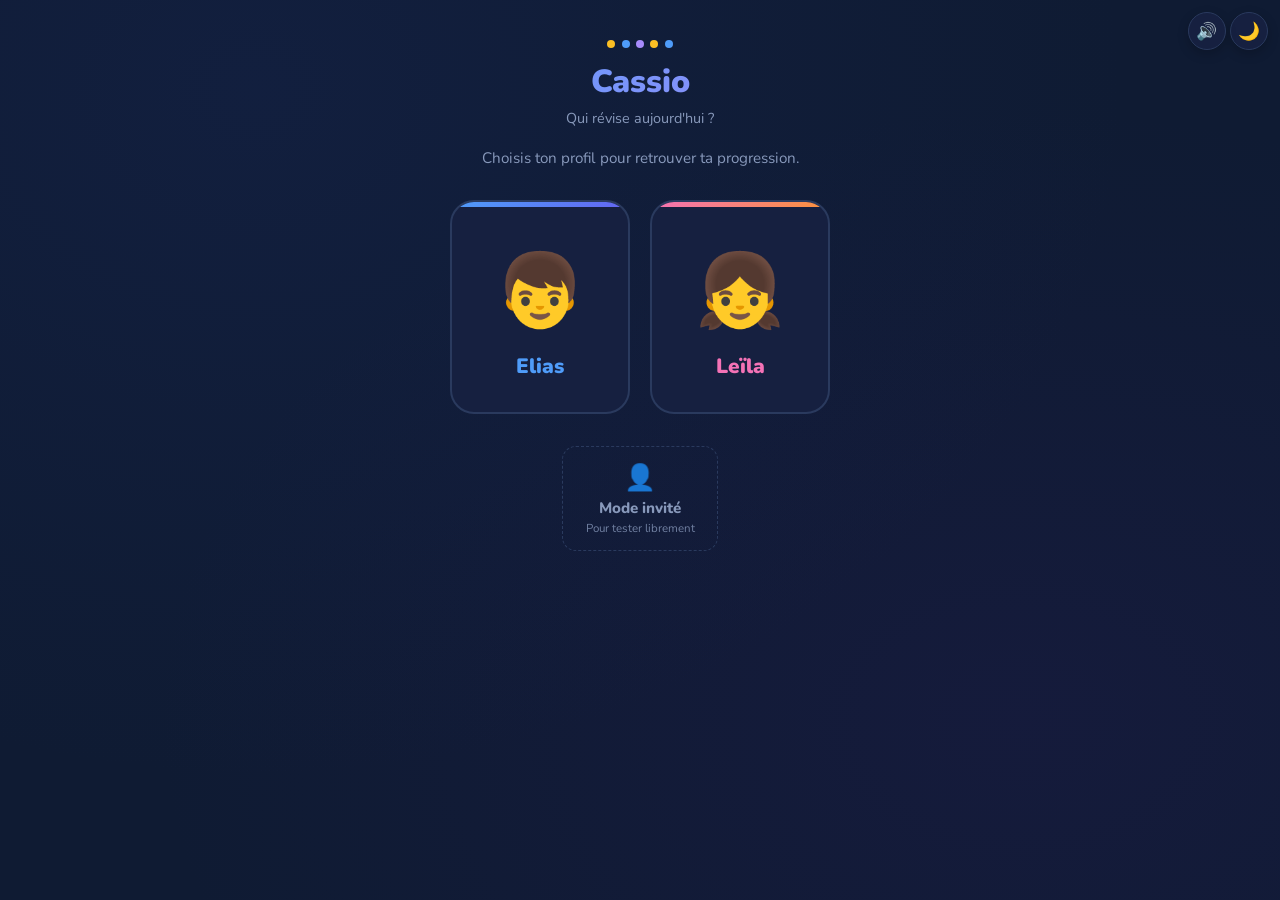
==== index.html @ e98e8adf "CASSIO V6 V6" ====
<!DOCTYPE html>
<html lang="fr">
<head>
  <meta charset="UTF-8">
  <meta name="viewport" content="width=device-width, initial-scale=1.0, viewport-fit=cover">
  <title>Cassio – Révision CM2</title>

  <!-- ═══ PWA : installation & hors-ligne ═══ -->
  <link rel="manifest" href="manifest.json">
  <meta name="theme-color" content="#4f9cf9">
  <!-- Support iOS (Safari n'utilise pas tout le manifest) -->
  <meta name="apple-mobile-web-app-capable" content="yes">
  <meta name="apple-mobile-web-app-status-bar-style" content="black-translucent">
  <meta name="apple-mobile-web-app-title" content="Cassio">
  <link rel="apple-touch-icon" href="icon-192.png">

  <link rel="stylesheet" href="styles/main.css">
</head>
<body>
<button id="theme-toggle" class="theme-toggle" onclick="toggleTheme()" title="Basculer mode clair / sombre" aria-label="Basculer mode clair / sombre">🌙</button>
<button id="sound-toggle" class="sound-toggle" onclick="toggleSound()" title="Activer / couper le son" aria-label="Activer / couper le son">🔊</button>
<div class="page">
  <div id="guest-banner" class="guest-banner" hidden>
    <span class="guest-banner-label">👤 Mode invité</span>
    <button class="guest-banner-btn" onclick="resetGuestProgress()" title="Effacer la progression du mode invité">Réinitialiser</button>
    <button class="guest-banner-btn guest-banner-quit" onclick="exitGuestMode()" title="Revenir au choix du profil">Quitter</button>
  </div>
  <div id="app"></div>
</div>
<input type="file" id="import-file" accept="application/json,.json" style="display:none" onchange="handleImport(event)">

<!-- ═══════════════════════════════════════════════════
     DONNÉES : une matière par fichier (chargement en parallèle)
     L'ordre des matières est défini dans data/curriculum.js
     ═══════════════════════════════════════════════════ -->
<script src="data/curriculum-maths.js"></script>
<script src="data/curriculum-francais.js"></script>
<script src="data/curriculum-histoire.js"></script>
<script src="data/curriculum-sciences.js"></script>
<script src="data/curriculum-anglais.js"></script>
<script src="data/curriculum-emc.js"></script>
<script src="data/curriculum-svt.js"></script>
<script src="data/curriculum-techno.js"></script>
<script src="data/curriculum-physchim.js"></script>
<script src="data/curriculum-latin.js"></script>
<script src="data/curriculum-numerique.js"></script>
<script src="data/curriculum.js"></script>

<!-- ═══════════════════════════════════════════════════
     LOGIQUE : ordre essentiel (chaque fichier dépend des précédents)
     config → state → render → app
     ═══════════════════════════════════════════════════ -->
<script src="scripts/config.js"></script>
<script src="scripts/state.js"></script>
<script src="scripts/render.js"></script>
<script src="scripts/app.js"></script>

<!-- ═══ Enregistrement du service worker (hors-ligne) ═══
     Ne s'exécute que si le site est servi par un serveur (http/https),
     pas en ouverture directe du fichier (file://). -->
<script>
  if ('serviceWorker' in navigator && location.protocol.startsWith('http')) {
    window.addEventListener('load', () => {
      navigator.serviceWorker.register('sw.js').catch(err => {
        console.warn('Service worker non enregistré :', err);
      });
    });
  }
</script>

</body>
</html>
---- styles/main.css ----
@import url('https://fonts.googleapis.com/css2?family=Nunito:wght@400;600;700;900&display=swap');

    *, *::before, *::after { box-sizing: border-box; margin: 0; padding: 0; }

    :root {
      --bg: #0f1b33;
      --card: #162040;
      --border: #2a3a5e;
      --blue: #4f9cf9;
      --purple: #a78bfa;
      --green: #34d399;
      --red: #f87171;
      --yellow: #fbbf24;
      --orange: #fb923c;
      --teal: #2dd4bf;
      --text: #e2e8f0;
      --muted: #8899bb;
      --subj-color: #4f9cf9;
      --subj-grad: linear-gradient(135deg, #4f9cf9, #a78bfa);
    }

    body {
      background: var(--bg);
      color: var(--text);
      font-family: 'Nunito', sans-serif;
      min-height: 100vh;
      /* Le padding-top utilise env(safe-area-inset-top) pour respecter la zone
         de la barre d'état système iOS (heure/wifi/batterie) en mode PWA installée.
         max() garantit qu'on a au moins 1rem même si la safe area est nulle. */
      padding: max(1rem, env(safe-area-inset-top)) 1rem 4rem;
      overflow-x: hidden; /* Sécurité : aucun élément ne doit créer de scroll horizontal sur mobile */
      background-image: radial-gradient(ellipse at 20% 10%, #1a2a5e44 0%, transparent 60%),
                        radial-gradient(ellipse at 80% 80%, #2d1a5e33 0%, transparent 60%);
    }

    .page { max-width: 680px; margin: 0 auto; }

    @keyframes pulse {
      0%, 100% { opacity: .4; transform: scale(1); }
      50% { opacity: 1; transform: scale(1.4); }
    }
    @keyframes slideIn {
      from { opacity: 0; transform: translateY(12px); }
      to { opacity: 1; transform: translateY(0); }
    }
    @keyframes bounce {
      0%, 100% { transform: translateY(0); }
      50% { transform: translateY(-12px); }
    }
    @keyframes fadeIn {
      from { opacity: 0; }
      to { opacity: 1; }
    }

    .anim-slide { animation: slideIn .3s ease; }

    /* ── HEADER ── */
    .app-header { text-align: center; padding: 1.5rem 0 1.25rem; }

    .stars { display: flex; justify-content: center; gap: .4rem; margin-bottom: .75rem; }
    .star { width: 8px; height: 8px; background: var(--yellow); border-radius: 50%; animation: pulse 2s infinite; }
    .star:nth-child(2) { animation-delay: .3s; background: var(--blue); }
    .star:nth-child(3) { animation-delay: .6s; background: var(--purple); }
    .star:nth-child(4) { animation-delay: .9s; }
    .star:nth-child(5) { animation-delay: 1.2s; background: var(--blue); }

    .app-header h1 {
      font-size: 2rem; font-weight: 900;
      background: linear-gradient(135deg, var(--blue), var(--purple));
      -webkit-background-clip: text; -webkit-text-fill-color: transparent; background-clip: text;
      margin-bottom: .3rem;
    }
    .app-header p { color: var(--muted); font-size: .9rem; }

    /* ── BREADCRUMB ──
       Le padding-right réserve l'espace pour les boutons flottants 🔊 et 🌙
       en haut à droite (position: fixed), qui sinon recouvrent le texte. */
    .breadcrumb {
      display: flex; align-items: center; gap: .5rem; flex-wrap: wrap;
      font-size: .85rem; color: var(--muted); margin-bottom: 1.25rem;
      padding: .25rem 5.5rem .25rem 0;
    }
    .breadcrumb .crumb { cursor: pointer; color: var(--blue); font-weight: 700; transition: opacity .15s; }
    .breadcrumb .crumb:hover { opacity: .75; }
    .breadcrumb .sep { color: var(--border); }
    .breadcrumb .current-crumb { color: var(--text); font-weight: 600; }

    /* ── SECTION TITLE ── */
    .section-title {
      font-size: .75rem; text-transform: uppercase; letter-spacing: .1em;
      color: var(--muted); margin-bottom: .75rem; font-weight: 700;
    }

    /* ── HOME OVERVIEW ── */
    .home-overview {
      background: var(--card); border: 1px solid var(--border); border-radius: 14px;
      padding: 1rem 1.25rem; margin-bottom: 1.5rem;
      display: flex; align-items: center; gap: 1rem;
    }
    .overview-icon { font-size: 2.2rem; }
    .overview-text .lbl { font-size: .72rem; color: var(--muted); text-transform: uppercase; letter-spacing: .08em; }
    .overview-text .val { font-size: 1.4rem; font-weight: 900; color: var(--blue); }
    .overview-text .sub { font-size: .78rem; color: var(--muted); margin-top: .1rem; }
    .overview-prog { flex: 1; text-align: right; }
    .overview-prog .pct { font-size: 1.8rem; font-weight: 900; color: var(--green); }
    .overview-prog .pct-lbl { font-size: .72rem; color: var(--muted); }

    /* ── RANDOM QUIZ CTA (bouton "Quiz aléatoire" sur l'accueil) ── */
    .random-cta {
      background: linear-gradient(135deg, #8b5cf6, #ec4899);
      border-radius: 16px;
      padding: 1rem 1.25rem;
      margin-bottom: 1.5rem;
      display: flex; align-items: center; gap: 1rem;
      cursor: pointer; transition: transform .15s, box-shadow .15s;
      color: #fff; box-shadow: 0 4px 14px rgba(139, 92, 246, .35);
    }
    .random-cta:hover { transform: translateY(-2px); box-shadow: 0 8px 22px rgba(139, 92, 246, .5); }
    .random-cta:active { transform: translateY(0); }
    .random-cta-icon { font-size: 2.2rem; }
    .random-cta-text { flex: 1; }
    .random-cta-title { font-weight: 900; font-size: 1.05rem; }
    .random-cta-sub { font-size: .82rem; opacity: .92; margin-top: .15rem; }
    .random-cta-arrow { font-size: 1.1rem; opacity: .85; }

    /* Petit emoji indiquant la matière d'origine d'une question dans le récap du score (mode aléatoire) */
    .recap-origin {
      display: inline-flex; align-items: center; justify-content: center;
      width: 1.2em; opacity: .85;
    }

    /* ── SUBJECT CARDS ── */
    .subjects-grid {
      display: grid; grid-template-columns: 1fr 1fr; gap: .75rem; margin-bottom: 2rem;
    }
    @media (max-width: 440px) { .subjects-grid { grid-template-columns: 1fr; } }

    .subject-card {
      background: var(--card); border: 1px solid var(--border); border-radius: 16px;
      padding: 1.25rem; cursor: pointer; transition: all .2s; position: relative; overflow: hidden;
    }
    .subject-card::before {
      content: ''; position: absolute; top: 0; left: 0; right: 0; height: 3px;
      background: var(--sc-grad); border-radius: 16px 16px 0 0;
    }
    .subject-card:hover { transform: translateY(-3px); border-color: var(--sc-color); box-shadow: 0 8px 24px rgba(0,0,0,.3); }

    .subj-icon { font-size: 2rem; margin-bottom: .75rem; display: block; }
    .subj-name { font-size: 1rem; font-weight: 900; margin-bottom: .3rem; color: var(--sc-color); }
    .subj-meta { font-size: .78rem; color: var(--muted); margin-bottom: .75rem; }
    .subj-prog-bar { height: 4px; background: var(--border); border-radius: 99px; overflow: hidden; margin-bottom: .4rem; }
    .subj-prog-fill { height: 100%; background: var(--sc-grad); border-radius: 99px; transition: width .5s; }
    .subj-prog-text { font-size: .75rem; color: var(--muted); text-align: right; }

    /* ── SUBJECT HEADER ── */
    .subject-header {
      background: var(--card); border: 1px solid var(--border); border-radius: 16px;
      padding: 1.25rem 1.5rem; margin-bottom: 1.5rem;
      display: flex; align-items: center; gap: 1rem;
    }
    .subj-header-icon { font-size: 2.8rem; }
    .subj-header-text h2 { font-size: 1.3rem; font-weight: 900; color: var(--subj-color); margin-bottom: .25rem; }
    .subj-header-text p { color: var(--muted); font-size: .88rem; }

    /* ── TOPIC CARDS ── */
    .topics-list { display: flex; flex-direction: column; gap: .6rem; margin-bottom: 1.5rem; }

    .topic-card {
      background: var(--card); border: 1px solid var(--border); border-radius: 12px;
      padding: .9rem 1.1rem;
      display: flex; flex-direction: column; gap: .55rem;
      cursor: pointer; transition: all .15s;
    }
    .topic-card:hover { border-color: var(--subj-color); background: rgba(255,255,255,.04); transform: translateX(4px); }
    /* Ligne du haut : icône + titre/étoiles + badge + bouton */
    .topic-card-row { display: flex; align-items: center; gap: .9rem; }

    .topic-icon { font-size: 1.6rem; flex-shrink: 0; width: 40px; text-align: center; }
    .topic-info { flex: 1; min-width: 0; }
    .topic-info .t-name { font-size: .95rem; font-weight: 700; margin-bottom: .15rem; }
    /* La description passe sur sa propre ligne, en pleine largeur */
    .topic-card .t-meta { font-size: .78rem; color: var(--muted); line-height: 1.45; }
    .topic-stars { display: flex; gap: .15rem; margin-bottom: .1rem; }
    .topic-star { font-size: .85rem; }

    .topic-badge {
      background: rgba(255,255,255,.05); border: 1px solid var(--border);
      border-radius: 8px; padding: .3rem .65rem; font-size: .8rem; font-weight: 700;
      color: var(--muted); flex-shrink: 0; white-space: nowrap;
    }
    .topic-badge.s3 { color: var(--green); border-color: rgba(52,211,153,.35); background: rgba(52,211,153,.08); }
    .topic-badge.s2 { color: var(--yellow); border-color: rgba(251,191,36,.35); background: rgba(251,191,36,.08); }
    .topic-badge.s1 { color: var(--orange); border-color: rgba(251,146,60,.35); background: rgba(251,146,60,.08); }

    .btn-start {
      font-family: 'Nunito', sans-serif; font-weight: 700; font-size: .8rem;
      padding: .4rem .9rem; border-radius: 8px; border: none; cursor: pointer;
      background: var(--subj-grad); color: white; transition: all .15s;
      flex-shrink: 0; white-space: nowrap;
    }
    .btn-start:hover { opacity: .85; transform: translateY(-1px); }

    /* Sur les très petits écrans (iPhone SE 1G, 320px), on compacte le bouton
       pour éviter qu'il ne chevauche les titres longs comme "Proportionnalité". */
    @media (max-width: 360px) {
      .btn-start { padding: .35rem .65rem; font-size: .72rem; }
      .topic-card-row { gap: .55rem; }
      .topic-icon { width: 32px; font-size: 1.4rem; }
    }

    /* ── QUIZ: STATS BAR ── */
    .stats {
      display: flex; justify-content: space-between;
      background: var(--card); border: 1px solid var(--border); border-radius: 12px;
      padding: .75rem 1.25rem; margin-bottom: 1.25rem; font-size: .85rem;
    }
    .stat { display: flex; flex-direction: column; align-items: center; gap: .15rem; }
    .stat-val { font-weight: 900; font-size: 1.2rem; color: var(--blue); }
    .stat-lbl { color: var(--muted); font-size: .75rem; }

    /* ── QUIZ: PROGRESS ── */
    .prog-wrap { margin-bottom: 1.25rem; }
    .prog-track { height: 8px; background: var(--border); border-radius: 99px; overflow: hidden; }
    .prog-fill {
      height: 100%; background: var(--subj-grad); border-radius: 99px;
      transition: width .5s cubic-bezier(.4,0,.2,1); width: 0%;
    }
    .prog-dots { display: flex; justify-content: space-between; margin-top: .5rem; padding: 0 2px; }
    .prog-dot { width: 10px; height: 10px; border-radius: 50%; background: var(--border); transition: background .3s; }
    .prog-dot.done { background: var(--green); }
    .prog-dot.wrong-dot { background: var(--red); }
    .prog-dot.current { background: var(--yellow); box-shadow: 0 0 6px var(--yellow); }

    /* ── QUIZ: QUESTION CARD ── */
    .q-card {
      background: var(--card); border: 1px solid var(--border); border-radius: 16px;
      padding: 1.75rem; margin-bottom: 1.25rem; display: none; animation: slideIn .3s ease;
    }
    .q-card.active { display: block; }

    .q-top { display: flex; align-items: flex-start; gap: .75rem; margin-bottom: 1.25rem; }
    .q-badge {
      background: var(--subj-grad); color: white; font-weight: 900; font-size: .85rem;
      width: 32px; height: 32px; border-radius: 8px;
      display: flex; align-items: center; justify-content: center; flex-shrink: 0; margin-top: 2px;
    }
    .q-text { font-size: 1.05rem; font-weight: 700; line-height: 1.45; }

    .q-hint {
      background: rgba(79,156,249,.09); border-left: 3px solid var(--subj-color);
      border-radius: 0 8px 8px 0; padding: .5rem .75rem; font-size: .82rem;
      color: var(--subj-color); margin-bottom: 1rem;
    }
    /* Indice masqué par défaut : on le révèle au clic sur le bouton Indice */
    .q-hint.hidden { display: none; }

    /* Bouton "💡 Indice" : discret, encourage à réfléchir d'abord avant de demander l'aide */
    .hint-btn {
      display: inline-flex; align-items: center;
      font-family: 'Nunito', sans-serif; font-weight: 600; font-size: .78rem;
      background: transparent; border: 1px dashed var(--border); color: var(--muted);
      padding: .35rem .65rem; border-radius: 8px; cursor: pointer;
      margin-bottom: 1rem; transition: all .15s;
    }
    .hint-btn:hover {
      color: var(--subj-color); border-color: var(--subj-color);
      background: rgba(79,156,249,.05);
    }

    /* ── ILLUSTRATIONS de questions (SVG inline ou emojis) ── */
    .q-image {
      background: rgba(255,255,255,.04);
      border: 1px solid var(--border);
      border-radius: 12px;
      padding: 1rem;
      margin-bottom: 1rem;
      text-align: center;
      overflow: hidden;
    }
    .q-image svg {
      display: block;
      margin: 0 auto;
      max-width: 100%;
      height: auto;
      color: var(--text);
    }
    .q-image .emoji-row {
      font-size: 2.6rem;
      letter-spacing: .4rem;
      line-height: 1.3;
    }
    .q-image .emoji-caption {
      font-size: .75rem;
      color: var(--muted);
      margin-top: .35rem;
    }
    body.light .q-image { background: rgba(0,0,0,.03); }

    .options { display: grid; gap: .6rem; }
    .option {
      display: flex; align-items: center; gap: .75rem; padding: .8rem 1rem;
      border: 2px solid var(--border); border-radius: 10px; cursor: pointer;
      transition: all .15s; font-size: .95rem; font-weight: 600;
      background: rgba(255,255,255,.02); user-select: none;
    }
    .option:hover:not(.locked) { border-color: var(--subj-color); background: rgba(79,156,249,.08); transform: translateX(4px); }

    .letter {
      width: 28px; height: 28px; border-radius: 6px; background: var(--border);
      display: flex; align-items: center; justify-content: center;
      font-size: .8rem; font-weight: 900; flex-shrink: 0; transition: all .2s;
    }
    .option.selected { border-color: var(--subj-color); background: rgba(79,156,249,.1); }
    .option.selected .letter { background: var(--subj-color); color: white; }

    /* ── État "arming" : l'élève a cliqué, validation auto dans 1 s ──
       Une barre de progression discrète remplit le bas du bouton.
       Si l'élève clique sur une autre option, l'animation recommence. */
    .option.arming {
      position: relative;
      overflow: hidden;
    }
    .option.arming::after {
      content: '';
      position: absolute;
      left: 0; right: 0; bottom: 0;
      height: 3px;
      background: var(--subj-color);
      transform-origin: left;
      animation: arming-fill 1s linear forwards;
    }
    @keyframes arming-fill {
      from { transform: scaleX(0); }
      to   { transform: scaleX(1); }
    }
    /* Une fois validé, l'animation disparaît (la classe arming est retirée) */

    .option.correct { border-color: var(--green); background: rgba(52,211,153,.1); }
    .option.correct .letter { background: var(--green); color: #0f2a1f; }
    .option.wrong { border-color: var(--red); background: rgba(248,113,113,.1); }
    .option.wrong .letter { background: var(--red); color: white; }
    .option.show-correct { border-color: var(--green); border-style: dashed; }
    .option.show-correct .letter { background: rgba(52,211,153,.3); color: var(--green); }

    .feedback { margin-top: 1rem; padding: .75rem 1rem; border-radius: 10px; font-size: .88rem; display: none; }
    .feedback.show { display: block; }
    .feedback.ok { background: rgba(52,211,153,.12); border: 1px solid rgba(52,211,153,.3); color: var(--green); }
    .feedback.bad { background: rgba(248,113,113,.1); border: 1px solid rgba(248,113,113,.25); color: #fca5a5; }
    .feedback .expl { margin-top: .35rem; color: var(--muted); font-weight: 400; font-size: .83rem; }

    /* ── NAV BUTTONS ── */
    .nav { display: flex; justify-content: space-between; gap: .75rem; margin-top: 1.5rem; }
    .btn {
      font-family: 'Nunito', sans-serif; font-weight: 700; font-size: .9rem;
      padding: .7rem 1.4rem; border-radius: 10px; border: 2px solid var(--border);
      cursor: pointer; transition: all .15s; background: transparent; color: var(--text);
    }
    .btn:hover:not(:disabled) { border-color: var(--subj-color); color: var(--subj-color); transform: translateY(-1px); }
    .btn:disabled { opacity: .3; cursor: not-allowed; }
    .btn-validate {
      background: var(--subj-grad); border: none; color: white; padding: .7rem 2rem;
      box-shadow: 0 4px 15px rgba(79,156,249,.25);
    }
    .btn-validate:hover:not(:disabled) { transform: translateY(-2px); color: white; border: none; box-shadow: 0 6px 20px rgba(79,156,249,.4); }

    /* ── Bouton mis en évidence après une mauvaise réponse ──
       Indique à l'élève que c'est à lui de cliquer (pas d'auto-passage). */
    .btn.cta-highlight {
      background: var(--subj-grad);
      border: none;
      color: white;
      box-shadow: 0 4px 15px rgba(79,156,249,.35);
      animation: cta-pulse 1.6s ease-in-out infinite;
    }
    .btn.cta-highlight:hover:not(:disabled) {
      transform: translateY(-2px);
      color: white;
      box-shadow: 0 6px 22px rgba(79,156,249,.5);
    }
    @keyframes cta-pulse {
      0%, 100% { box-shadow: 0 4px 15px rgba(79,156,249,.35); }
      50%      { box-shadow: 0 4px 22px rgba(79,156,249,.7); }
    }

    /* ── SCORE PANEL ── */
    .score-panel {
      background: var(--card); border: 1px solid var(--border); border-radius: 20px;
      padding: 2.5rem 2rem; text-align: center; animation: slideIn .4s ease;
    }
    .trophy { font-size: 3.5rem; margin-bottom: 1rem; display: block; animation: bounce .6s ease; }
    .score-panel h2 { font-size: 1.6rem; font-weight: 900; margin-bottom: .5rem; }
    .big-score {
      font-size: 5rem; font-weight: 900;
      background: linear-gradient(135deg, var(--yellow), var(--blue));
      -webkit-background-clip: text; -webkit-text-fill-color: transparent; background-clip: text;
      line-height: 1; margin: .75rem 0;
    }
    .big-score span { font-size: 2.5rem; color: var(--muted); -webkit-text-fill-color: var(--muted); }
    .mention { font-size: 1rem; font-weight: 700; color: var(--purple); margin-bottom: 1.5rem; }

    .result-grid { display: grid; grid-template-columns: 1fr 1fr; gap: .75rem; margin-bottom: 1.5rem; }
    .result-tile { background: rgba(255,255,255,.04); border: 1px solid var(--border); border-radius: 12px; padding: 1rem; }
    .result-tile .val { font-size: 2rem; font-weight: 900; }
    .result-tile .lbl { font-size: .8rem; color: var(--muted); margin-top: .2rem; }
    .tile-ok .val { color: var(--green); }
    .tile-bad .val { color: var(--red); }

    .recap { text-align: left; border-top: 1px solid var(--border); padding-top: 1.25rem; margin-top: .5rem; }
    .recap h3 { font-size: .78rem; text-transform: uppercase; letter-spacing: .1em; color: var(--muted); margin-bottom: .75rem; }
    .recap-item { display: flex; gap: .5rem; font-size: .85rem; margin-bottom: .45rem; align-items: flex-start; }

    .score-btns { display: flex; gap: .75rem; margin-top: 1.75rem; justify-content: center; flex-wrap: wrap; }
    .btn-primary {
      font-family: 'Nunito', sans-serif; font-weight: 700; font-size: .95rem;
      padding: .75rem 2rem; border-radius: 12px; border: none; cursor: pointer;
      background: var(--subj-grad); color: white;
      box-shadow: 0 4px 15px rgba(79,156,249,.3); transition: all .15s;
    }
    .btn-primary:hover { transform: translateY(-2px); box-shadow: 0 6px 20px rgba(79,156,249,.4); }
    .btn-secondary {
      font-family: 'Nunito', sans-serif; font-weight: 700; font-size: .95rem;
      padding: .75rem 2rem; border-radius: 12px; border: 2px solid var(--border);
      cursor: pointer; background: transparent; color: var(--text); transition: all .15s;
    }
    .btn-secondary:hover { border-color: var(--subj-color); color: var(--subj-color); transform: translateY(-1px); }

    /* ── RESET LINK ── */
    .reset-link {
      text-align: center; margin-top: 1.5rem;
      font-size: .78rem; color: var(--muted); cursor: pointer; text-decoration: underline;
    }
    .reset-link:hover { color: var(--red); }

    /* ── SUBJECTS GRID: 5e carte pleine largeur ── */
    .subject-card:last-child:nth-child(odd) { grid-column: 1 / -1; max-width: 340px; margin: 0 auto; width: 100%; }

    /* ── PROFILE SCREEN ── */
    .profile-intro { text-align: center; color: var(--muted); font-size: .95rem; margin-bottom: 2rem; }
    .profile-grid {
      display: grid; grid-template-columns: 1fr 1fr; gap: 1.25rem;
      max-width: 380px; margin: 0 auto 2rem;
    }
    .profile-card {
      background: var(--card); border: 2px solid var(--border); border-radius: 24px;
      padding: 2.5rem 1rem 2rem; text-align: center; cursor: pointer;
      transition: all .2s; position: relative; overflow: hidden;
    }
    .profile-card::before {
      content: ''; position: absolute; top: 0; left: 0; right: 0; height: 5px;
      background: var(--pc-grad);
    }
    .profile-card:hover { transform: translateY(-5px); border-color: var(--pc); box-shadow: 0 14px 40px rgba(0,0,0,.45); }
    .profile-emoji { font-size: 4.5rem; margin-bottom: .75rem; display: block; }
    .profile-name { font-size: 1.3rem; font-weight: 900; color: var(--pc); }

    /* ── BOUTON "MODE INVITÉ" sur l'écran de profil ──
       Style volontairement discret : c'est un bouton secondaire, pas un 3e profil. */
    .guest-btn {
      display: flex; flex-direction: column; align-items: center;
      gap: .15rem; margin: 0 auto; padding: .85rem 1.4rem;
      max-width: 280px; width: fit-content;
      background: transparent; border: 1px dashed var(--border);
      border-radius: 14px; cursor: pointer;
      font-family: 'Nunito', sans-serif; color: var(--muted);
      transition: all .15s;
    }
    .guest-btn:hover {
      border-color: var(--text); color: var(--text);
      background: rgba(148,163,184,.05);
    }
    .guest-btn-emoji { font-size: 1.6rem; }
    .guest-btn-text { font-size: .95rem; font-weight: 800; }
    .guest-btn-sub { font-size: .72rem; opacity: .8; }

    /* ── BANNIÈRE "MODE INVITÉ" (visible sur tous les écrans en mode invité) ──
       Discrète mais bien identifiable. Reste collée en haut. */
    .guest-banner[hidden] { display: none; }   /* l'attribut HTML hidden doit primer sur display:flex */
    .guest-banner {
      display: flex; align-items: center; justify-content: space-between;
      gap: .5rem; padding: .5rem .9rem;
      padding-right: 6.5rem;  /* laisse la place aux boutons flottants 🔊 et 🌙 en haut à droite */
      background: rgba(148,163,184,.12);
      border-bottom: 1px solid rgba(148,163,184,.3);
      font-size: .82rem; font-weight: 700;
      color: #94a3b8;
    }
    body.light .guest-banner { background: rgba(100,116,139,.1); color: #64748b; }
    .guest-banner-label { flex: 1; }
    .guest-banner-btn {
      font-family: 'Nunito', sans-serif; font-size: .72rem; font-weight: 700;
      padding: .3rem .7rem; border-radius: 8px;
      border: 1px solid rgba(148,163,184,.4);
      background: transparent; color: inherit; cursor: pointer;
      transition: all .15s;
    }
    .guest-banner-btn:hover { background: rgba(148,163,184,.15); }
    .guest-banner-quit { border-color: var(--red); color: var(--red); }
    .guest-banner-quit:hover { background: rgba(248,113,113,.1); }

    /* Petit message d'info en mode invité dans la section "data-actions" */
    .guest-actions { flex-direction: column; align-items: stretch; }
    .guest-info {
      font-size: .82rem; color: var(--muted); line-height: 1.5;
      margin: 0 0 .5rem; padding: .55rem .8rem;
      background: rgba(148,163,184,.08); border-radius: 8px;
      border-left: 3px solid #94a3b8;
    }

    /* ── PROFILE BANNER (HOME) ── */
    .profile-banner {
      display: flex; align-items: center; justify-content: space-between;
      background: var(--card); border: 1px solid var(--border); border-radius: 12px;
      padding: .65rem 1rem; margin-bottom: 1.1rem;
    }
    .profile-banner-left { display: flex; align-items: center; gap: .6rem; }
    .profile-avatar { font-size: 1.6rem; }
    .profile-banner-name { font-size: .95rem; font-weight: 900; }
    .profile-banner-sub { font-size: .72rem; color: var(--muted); }
    .profile-banner-right { display: flex; gap: .5rem; align-items: center; }
    .btn-sm {
      font-family: 'Nunito', sans-serif; font-size: .75rem; font-weight: 700;
      padding: .35rem .8rem; border-radius: 8px; border: 1px solid var(--border);
      cursor: pointer; background: transparent; color: var(--muted); transition: all .15s;
    }
    .btn-sm:hover { border-color: var(--blue); color: var(--blue); }
    .btn-sm.accent { background: var(--subj-grad); border: none; color: white; }
    .btn-sm.accent:hover { opacity: .85; color: white; }

    /* ── HISTORY SCREEN ── */
    .history-list { display: flex; flex-direction: column; gap: .5rem; margin-bottom: 1.5rem; }
    .session-empty { text-align: center; color: var(--muted); padding: 3rem 1rem; font-size: .9rem; line-height: 1.8; }
    .session-item {
      background: var(--card); border: 1px solid var(--border); border-radius: 12px;
      padding: .8rem 1rem; display: flex; align-items: center; gap: .75rem;
    }
    .session-emoji { font-size: 1.5rem; flex-shrink: 0; }
    .session-info { flex: 1; min-width: 0; }
    .session-topic { font-size: .9rem; font-weight: 700; white-space: nowrap; overflow: hidden; text-overflow: ellipsis; }
    .session-subj { font-size: .75rem; color: var(--muted); }
    .session-date { font-size: .7rem; color: var(--muted); margin-top: .1rem; }
    .session-right { text-align: right; flex-shrink: 0; }
    .session-score { font-size: 1rem; font-weight: 900; }
    .session-score.s3 { color: var(--green); }
    .session-score.s2 { color: var(--yellow); }
    .session-score.s1 { color: var(--orange); }
    .session-stars { font-size: .75rem; }

    /* ── GRAPHIQUE D'ÉVOLUTION (historique) ── */
    .evo-card {
      background: var(--card); border: 1px solid var(--border); border-radius: 14px;
      padding: 1rem 1.1rem 1.1rem; margin-bottom: 1.25rem;
    }
    .evo-title {
      font-size: .78rem; color: var(--muted); font-weight: 700;
      text-transform: uppercase; letter-spacing: .06em; margin-bottom: .35rem;
    }
    .evo-sub {
      font-size: .72rem; color: var(--muted); margin-bottom: .85rem;
    }
    .evo-svg { width: 100%; height: auto; display: block; overflow: visible; }
    .evo-svg .ev-grid { stroke: var(--border); stroke-width: 1; stroke-dasharray: 2,3; opacity: .55; }
    .evo-svg .ev-axis { fill: var(--muted); font-size: 10px; font-family: 'Nunito', sans-serif; font-weight: 700; }
    .evo-svg .ev-area { fill: url(#evGrad); opacity: .25; }
    .evo-svg .ev-line { fill: none; stroke: var(--blue); stroke-width: 2.2; stroke-linejoin: round; stroke-linecap: round; }
    .evo-svg .ev-dot  { stroke: var(--card); stroke-width: 2; cursor: help; }
    .evo-svg .ev-dot:hover { stroke-width: 3; }

    .evo-legend {
      display: flex; flex-wrap: wrap; gap: .35rem .85rem; margin-top: .85rem;
      font-size: .72rem; color: var(--muted);
    }
    .evo-leg-item { display: inline-flex; align-items: center; gap: .3rem; }
    .evo-leg-dot { width: 8px; height: 8px; border-radius: 50%; flex-shrink: 0; }

    .evo-empty {
      text-align: center; padding: 1.5rem; color: var(--muted); font-size: .82rem;
      background: rgba(255,255,255,.03); border-radius: 10px; border: 1px dashed var(--border);
    }

    /* ── BADGES DE TYPE DE QUESTION ── */
    .type-badge {
      display: inline-flex; align-items: center; gap: .35rem;
      font-size: .72rem; font-weight: 700; letter-spacing: .03em;
      padding: .25rem .65rem; border-radius: 99px;
      margin-bottom: .9rem;
      background: rgba(255,255,255,.06); border: 1px solid var(--border); color: var(--muted);
    }
    .type-badge.qcm  { color: var(--purple); border-color: rgba(167,139,250,.4); background: rgba(167,139,250,.08); }
    .type-badge.vf   { color: var(--teal);   border-color: rgba(45,212,191,.4);  background: rgba(45,212,191,.08); }
    .type-badge.txt  { color: var(--orange); border-color: rgba(251,146,60,.4);  background: rgba(251,146,60,.08); }

    /* ── QCM : case à cocher au lieu de la lettre ── */
    .option .checkbox {
      width: 22px; height: 22px; border-radius: 6px;
      border: 2px solid var(--border); background: transparent;
      display: flex; align-items: center; justify-content: center;
      flex-shrink: 0; transition: all .15s;
      font-size: .9rem; color: transparent; font-weight: 900;
    }
    .option.qcm-opt.selected .checkbox { background: var(--subj-color); border-color: var(--subj-color); color: white; }
    .option.qcm-opt.selected .checkbox::after { content: '✓'; }
    .option.qcm-opt.correct .checkbox { background: var(--green); border-color: var(--green); color: #0f2a1f; }
    .option.qcm-opt.correct .checkbox::after { content: '✓'; }
    .option.qcm-opt.wrong .checkbox { background: var(--red); border-color: var(--red); color: white; }
    .option.qcm-opt.wrong .checkbox::after { content: '✗'; }
    .option.qcm-opt.show-correct .checkbox { border-color: var(--green); color: var(--green); background: rgba(52,211,153,.15); }
    .option.qcm-opt.show-correct .checkbox::after { content: '✓'; }

    /* ── VRAI / FAUX : options larges & distinctes ── */
    .options.vf-options { grid-template-columns: 1fr 1fr; gap: .75rem; }
    .option.vf-opt {
      flex-direction: column; gap: .35rem; padding: 1.25rem .75rem;
      text-align: center; justify-content: center; min-height: 90px;
    }
    .option.vf-opt .vf-icon {
      font-size: 1.8rem; font-weight: 900; line-height: 1;
      width: 38px; height: 38px; border-radius: 50%;
      display: flex; align-items: center; justify-content: center;
      background: var(--border); transition: all .2s;
    }
    .option.vf-opt.selected .vf-icon { background: var(--subj-color); color: white; }
    .option.vf-opt.correct .vf-icon { background: var(--green); color: #0f2a1f; }
    .option.vf-opt.wrong .vf-icon { background: var(--red); color: white; }
    .option.vf-opt.show-correct { border-style: dashed; }
    .option.vf-opt.show-correct .vf-icon { background: rgba(52,211,153,.25); color: var(--green); }

    /* ── TEXTE À TROU : input ── */
    .text-input-wrap { margin-top: .25rem; }
    .text-input {
      width: 100%; padding: .9rem 1.1rem;
      font-family: 'Nunito', sans-serif; font-weight: 700; font-size: 1.05rem;
      border: 2px solid var(--border); border-radius: 12px;
      background: rgba(255,255,255,.04); color: var(--text);
      transition: all .15s; outline: none;
    }
    .text-input::placeholder { color: var(--muted); font-weight: 400; }
    .text-input:focus { border-color: var(--subj-color); background: rgba(79,156,249,.06); }
    .text-input.correct { border-color: var(--green); background: rgba(52,211,153,.1); color: var(--green); }
    .text-input.wrong   { border-color: var(--red);   background: rgba(248,113,113,.08); color: #fca5a5; text-decoration: line-through; }
    .text-input:disabled { cursor: not-allowed; opacity: .9; }

    /* ── DATA ACTIONS (export / import) ── */
    .data-actions {
      display: flex; justify-content: center; gap: .6rem;
      margin: 1rem 0 .5rem; flex-wrap: wrap;
    }
    .review-btn {
      background: linear-gradient(135deg, var(--purple), var(--blue)) !important;
      box-shadow: 0 4px 15px rgba(167,139,250,.35) !important;
    }

    /* ── CONFETTIS (sans-faute) ── */
    .confetti-container {
      position: fixed; top: 0; left: 0; width: 100%; height: 100%;
      pointer-events: none; z-index: 9999; overflow: hidden;
    }
    .confetti {
      position: absolute; top: -20px;
      width: 10px; height: 14px; border-radius: 2px;
      animation: confetti-fall linear forwards;
    }
    @keyframes confetti-fall {
      0%   { transform: translateY(-10vh) rotate(0deg);   opacity: 1; }
      100% { transform: translateY(110vh) rotate(720deg); opacity: 0; }
    }

    /* ── LEVEL CARD (accueil) ── */
    .level-card {
      background: var(--card); border: 1px solid var(--border); border-radius: 16px;
      padding: 1.1rem 1.25rem; margin-bottom: 1.25rem;
      position: relative; overflow: hidden;
    }
    .level-card::before {
      content: ''; position: absolute; top: 0; left: 0; right: 0; height: 3px;
      background: linear-gradient(90deg, var(--yellow), var(--orange), var(--red));
    }
    .level-card-top { display: flex; align-items: center; gap: 1rem; }
    .level-circle {
      width: 56px; height: 56px; border-radius: 50%;
      background: linear-gradient(135deg, var(--yellow), var(--orange));
      display: flex; flex-direction: column; align-items: center; justify-content: center;
      flex-shrink: 0; box-shadow: 0 4px 14px rgba(251,146,60,.35);
    }
    .level-circle-num { font-size: 1.4rem; font-weight: 900; color: #2c1810; line-height: 1; }
    .level-circle-lbl { font-size: .55rem; font-weight: 900; color: #2c1810; text-transform: uppercase; letter-spacing: .05em; margin-top: 1px; }
    .level-info { flex: 1; min-width: 0; }
    .level-name { font-size: .95rem; font-weight: 900; margin-bottom: .15rem; }
    .level-xp { font-size: .75rem; color: var(--muted); }
    .level-xp strong { color: var(--text); }

    .xp-bar {
      height: 8px; background: var(--border); border-radius: 99px;
      overflow: hidden; margin-top: .7rem; position: relative;
    }
    .xp-bar-fill {
      height: 100%; border-radius: 99px;
      background: linear-gradient(90deg, var(--yellow), var(--orange));
      transition: width .8s cubic-bezier(.4,0,.2,1);
    }
    .level-max-tag {
      display: inline-block; padding: .15rem .55rem; border-radius: 99px;
      font-size: .65rem; font-weight: 900; color: #2c1810;
      background: linear-gradient(135deg, var(--yellow), var(--orange));
      margin-left: .35rem;
    }

    /* ── BADGES GRID ── */
    .badges-card {
      background: var(--card); border: 1px solid var(--border); border-radius: 16px;
      padding: 1.1rem 1.25rem; margin-bottom: 1.5rem;
    }
    .badges-header {
      display: flex; align-items: baseline; justify-content: space-between;
      margin-bottom: .85rem; gap: .5rem;
    }
    .badges-title { font-size: .95rem; font-weight: 900; }
    .badges-count { font-size: .75rem; color: var(--muted); font-weight: 700; }
    .badges-grid {
      display: grid; grid-template-columns: repeat(auto-fill, minmax(82px, 1fr));
      gap: .55rem;
    }
    .badge-tile {
      background: rgba(255,255,255,.04); border: 1px solid var(--border); border-radius: 12px;
      padding: .65rem .3rem .5rem; text-align: center; cursor: help;
      transition: all .15s; position: relative;
    }
    .badge-tile.unlocked { border-color: rgba(251,191,36,.45); background: rgba(251,191,36,.06); }
    .badge-tile.unlocked:hover { transform: translateY(-2px); box-shadow: 0 4px 14px rgba(251,191,36,.2); }
    .badge-tile.locked { opacity: .35; filter: grayscale(.85); }
    .badge-emoji { font-size: 1.8rem; line-height: 1; display: block; margin-bottom: .35rem; }
    .badge-name { font-size: .65rem; font-weight: 800; line-height: 1.2; }
    .badge-tile.locked .badge-name { color: var(--muted); }

    /* ── BADGE UNLOCK CELEBRATION (écran score) ── */
    @keyframes badgeUnlockIn {
      0% { opacity: 0; transform: scale(.7) translateY(15px); }
      60%{ opacity: 1; transform: scale(1.1) translateY(-3px); }
      100%{ opacity: 1; transform: scale(1) translateY(0); }
    }
    .badge-unlock-wrap {
      background: linear-gradient(135deg, rgba(251,191,36,.15), rgba(251,146,60,.10));
      border: 2px solid rgba(251,191,36,.5); border-radius: 14px;
      padding: 1rem; margin: 1.25rem 0; text-align: center;
      animation: badgeUnlockIn .65s cubic-bezier(.34,1.56,.64,1) both;
    }
    .badge-unlock-wrap .lbl {
      font-size: .72rem; font-weight: 900; text-transform: uppercase; letter-spacing: .1em;
      color: var(--yellow); margin-bottom: .65rem;
    }
    .badge-unlock-list { display: flex; flex-wrap: wrap; justify-content: center; gap: .75rem; }
    .badge-unlock-item { display: flex; flex-direction: column; align-items: center; min-width: 90px; }
    .badge-unlock-item .emj { font-size: 2.4rem; animation: bounce .8s ease infinite alternate; }
    .badge-unlock-item .nm  { font-size: .8rem; font-weight: 900; margin-top: .3rem; }
    .badge-unlock-item .ds  { font-size: .68rem; color: var(--muted); margin-top: .1rem; }

    .xp-gained {
      display: inline-block; padding: .35rem .8rem; border-radius: 99px;
      background: linear-gradient(135deg, var(--yellow), var(--orange)); color: #2c1810;
      font-weight: 900; font-size: .85rem; margin: .5rem 0 .35rem;
      box-shadow: 0 4px 12px rgba(251,146,60,.3);
    }

    /* Sous-message XP : précise les bonus accordés ou manqués selon l'usage des indices */
    .xp-sub {
      font-size: .78rem;
      margin: 0 auto 1rem;
      max-width: 320px;
      line-height: 1.4;
    }
    .xp-sub-perfect {
      color: var(--yellow);
      font-weight: 700;
    }
    .xp-sub-info {
      color: var(--muted);
    }
    body.light .xp-sub-perfect { color: #b45309; }

    /* ── BOUTON THÈME (flottant) ── */
    .theme-toggle {
      position: fixed;
      top: max(.75rem, env(safe-area-inset-top)); right: .75rem; z-index: 100;
      width: 38px; height: 38px; border-radius: 50%;
      border: 1px solid var(--border); background: var(--card);
      color: var(--text); cursor: pointer;
      display: flex; align-items: center; justify-content: center;
      font-size: 1.1rem; transition: all .15s;
      box-shadow: 0 4px 12px rgba(0,0,0,.2);
    }
    .theme-toggle:hover { border-color: var(--blue); transform: scale(1.08); }

    /* Bouton son (à gauche du bouton thème) */
    .sound-toggle {
      position: fixed;
      top: max(.75rem, env(safe-area-inset-top)); right: 3.4rem; z-index: 100;
      width: 38px; height: 38px; border-radius: 50%;
      border: 1px solid var(--border); background: var(--card);
      color: var(--text); cursor: pointer;
      display: flex; align-items: center; justify-content: center;
      font-size: 1.05rem; transition: all .15s;
      box-shadow: 0 4px 12px rgba(0,0,0,.2);
    }
    .sound-toggle:hover { border-color: var(--blue); transform: scale(1.08); }

    /* ═══ ANIMATIONS DE RÉCOMPENSE (sobres) ═══ */

    /* 1. "+10" qui flotte vers le haut puis s'estompe */
    .float-xp {
      position: absolute; z-index: 50;
      transform: translateX(-50%);
      font-weight: 900; font-size: 1.1rem;
      color: var(--green);
      text-shadow: 0 2px 6px rgba(0,0,0,.3);
      pointer-events: none;
      animation: float-xp-anim .9s ease-out forwards;
    }
    @keyframes float-xp-anim {
      0%   { opacity: 0; transform: translate(-50%, 6px) scale(.7); }
      25%  { opacity: 1; transform: translate(-50%, -6px) scale(1.05); }
      100% { opacity: 0; transform: translate(-50%, -42px) scale(1); }
    }

    /* 2. Rebond léger de la carte */
    .card-bounce { animation: card-bounce-anim .45s ease-out; }
    @keyframes card-bounce-anim {
      0%   { transform: scale(1); }
      35%  { transform: scale(1.012); }
      100% { transform: scale(1); }
    }

    /* 3. Pulse du compteur de bonnes réponses */
    .score-pulse { animation: score-pulse-anim .4s ease-out; display: inline-block; }
    @keyframes score-pulse-anim {
      0%   { transform: scale(1); }
      40%  { transform: scale(1.35); color: var(--green); }
      100% { transform: scale(1); }
    }

    /* 4. Badge combo qui apparaît brièvement en haut de l'écran */
    .combo-badge {
      position: fixed; top: 18%; left: 50%; z-index: 120;
      transform: translateX(-50%);
      padding: .5rem 1.1rem; border-radius: 99px;
      font-weight: 900; font-size: 1rem; color: #fff;
      box-shadow: 0 6px 20px rgba(0,0,0,.3);
      pointer-events: none; white-space: nowrap;
      animation: combo-anim 1.25s ease-out forwards;
    }
    .combo-flame { background: linear-gradient(135deg, #fb923c, #ef4444); }
    .combo-zap   { background: linear-gradient(135deg, #fbbf24, #fb923c); }
    .combo-fire  { background: linear-gradient(135deg, #ec4899, #a855f7, #ef4444); }
    @keyframes combo-anim {
      0%   { opacity: 0; transform: translate(-50%, 10px) scale(.8); }
      15%  { opacity: 1; transform: translate(-50%, 0) scale(1.1); }
      30%  { transform: translate(-50%, 0) scale(1); }
      80%  { opacity: 1; }
      100% { opacity: 0; transform: translate(-50%, -12px) scale(.95); }
    }

    /* Respect de prefers-reduced-motion : on coupe les animations pour les sensibles */
    @media (prefers-reduced-motion: reduce) {
      .float-xp, .card-bounce, .score-pulse, .combo-badge { animation: none; }
      .float-xp, .combo-badge { opacity: 0; }
    }

    /* ── MODE CLAIR ── */
    body.light {
      --bg:     #f6f8fc;
      --card:   #ffffff;
      --border: #d8dde8;
      --text:   #1e293b;
      --muted:  #64748b;
      background-image: radial-gradient(ellipse at 20% 10%, #c7d2fe55 0%, transparent 60%),
                        radial-gradient(ellipse at 80% 80%, #fbcfe833 0%, transparent 60%);
    }
    body.light .app-header h1 {
      background: linear-gradient(135deg, #2563eb, #7c3aed);
      -webkit-background-clip: text; -webkit-text-fill-color: transparent; background-clip: text;
    }
    body.light .option { background: rgba(0,0,0,.02); }
    body.light .option:hover:not(.locked) { background: rgba(79,156,249,.10); }
    body.light .option.selected { background: rgba(79,156,249,.13); }
    body.light .home-overview,
    body.light .profile-banner,
    body.light .subject-card,
    body.light .topic-card,
    body.light .q-card,
    body.light .score-panel,
    body.light .session-item,
    body.light .profile-card,
    body.light .stats { box-shadow: 0 2px 8px rgba(15,27,51,.06); }
    body.light .text-input { background: #fff; }
    body.light .q-hint { background: rgba(79,156,249,.08); }
    body.light .feedback.ok { color: #065f46; }
    body.light .feedback.bad { color: #991b1b; }
    body.light .feedback .expl { color: var(--muted); }
    body.light .star { box-shadow: 0 1px 3px rgba(0,0,0,.15); }
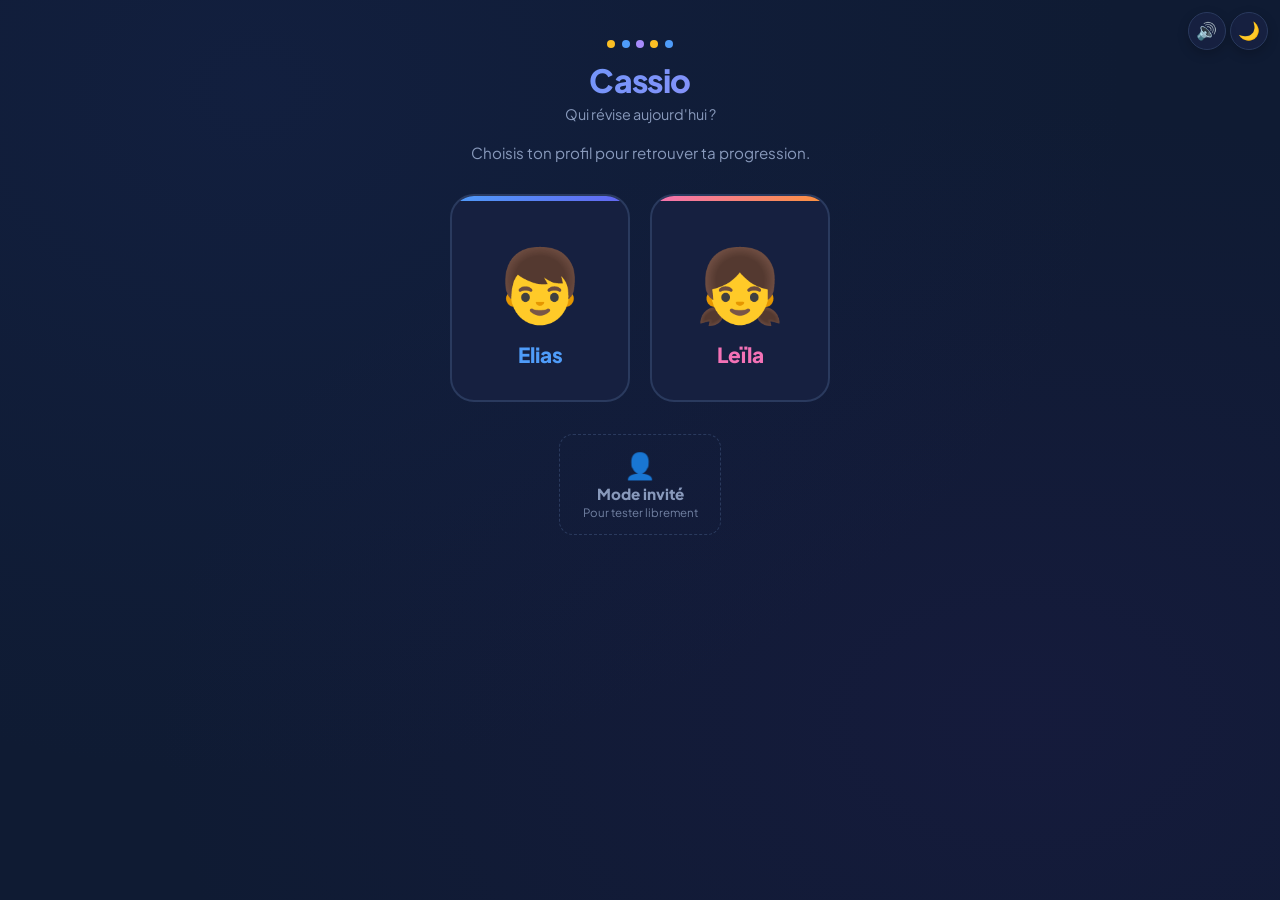
==== commit ea7aa9ad: "v17 : enrichissement 6ème (+300 questions, 5 matières) Programme 6ème étoffé pour offrir une couvert" ====
--- a/index.html
+++ b/index.html
@@ -30,20 +30,32 @@
 <input type="file" id="import-file" accept="application/json,.json" style="display:none" onchange="handleImport(event)">
 
 <!-- ═══════════════════════════════════════════════════
-     DONNÉES : une matière par fichier (chargement en parallèle)
-     L'ordre des matières est défini dans data/curriculum.js
+     DONNÉES : un dossier par niveau, un fichier par matière
+     L'ordre des niveaux et matières est défini dans data/curriculum.js
+     (LEVELS_CONFIG). Voir data/SCHEMA.md pour ajouter du contenu.
      ═══════════════════════════════════════════════════ -->
-<script src="data/curriculum-maths.js"></script>
-<script src="data/curriculum-francais.js"></script>
-<script src="data/curriculum-histoire.js"></script>
-<script src="data/curriculum-sciences.js"></script>
-<script src="data/curriculum-anglais.js"></script>
-<script src="data/curriculum-emc.js"></script>
-<script src="data/curriculum-svt.js"></script>
-<script src="data/curriculum-techno.js"></script>
-<script src="data/curriculum-physchim.js"></script>
-<script src="data/curriculum-latin.js"></script>
-<script src="data/curriculum-numerique.js"></script>
+<!-- Niveau CM2 -->
+<script src="data/cm2/maths.js"></script>
+<script src="data/cm2/francais.js"></script>
+<script src="data/cm2/histoire.js"></script>
+<script src="data/cm2/sciences.js"></script>
+<script src="data/cm2/anglais.js"></script>
+<script src="data/cm2/emc.js"></script>
+<script src="data/cm2/svt.js"></script>
+<script src="data/cm2/techno.js"></script>
+<script src="data/cm2/physchim.js"></script>
+<script src="data/cm2/latin.js"></script>
+<script src="data/cm2/numerique.js"></script>
+<!-- Niveau 6ème (livraison v17 — 5 matières) -->
+<script src="data/6eme/maths.js"></script>
+<script src="data/6eme/francais.js"></script>
+<script src="data/6eme/histoire-geo.js"></script>
+<script src="data/6eme/svt.js"></script>
+<script src="data/6eme/anglais.js"></script>
+<!-- Niveau 5ème — à peupler lors d'une livraison future
+     <script src="data/5eme/maths.js"></script>
+     ... -->
+<!-- Manifest : doit être chargé APRÈS toutes les matières -->
 <script src="data/curriculum.js"></script>
 
 <!-- ═══════════════════════════════════════════════════
--- a/styles/main.css
+++ b/styles/main.css
@@ -1,4 +1,4 @@
-    @import url('https://fonts.googleapis.com/css2?family=Nunito:wght@400;600;700;900&display=swap');
+    @import url('https://fonts.googleapis.com/css2?family=Plus+Jakarta+Sans:wght@400;600;700;800&display=swap');
 
     *, *::before, *::after { box-sizing: border-box; margin: 0; padding: 0; }
 
@@ -22,7 +22,7 @@
     body {
       background: var(--bg);
       color: var(--text);
-      font-family: 'Nunito', sans-serif;
+      font-family: 'Plus Jakarta Sans', sans-serif;
       min-height: 100vh;
       /* Le padding-top utilise env(safe-area-inset-top) pour respecter la zone
          de la barre d'état système iOS (heure/wifi/batterie) en mode PWA installée.
@@ -31,7 +31,19 @@
       overflow-x: hidden; /* Sécurité : aucun élément ne doit créer de scroll horizontal sur mobile */
       background-image: radial-gradient(ellipse at 20% 10%, #1a2a5e44 0%, transparent 60%),
                         radial-gradient(ellipse at 80% 80%, #2d1a5e33 0%, transparent 60%);
-    }
+      -webkit-font-smoothing: antialiased; /* iOS : adoucit le rendu Plus Jakarta Sans */
+      -moz-osx-font-smoothing: grayscale;
+    }
+
+    /* ── MODERNISATION TYPOGRAPHIQUE v13 ──
+       • letter-spacing négatif sur les titres : compacte les caractères pour un look 2024+
+       • chiffres tabulaires sur tout ce qui affiche des nombres (XP, scores, compteurs) :
+         alignement vertical parfait quand les chiffres défilent ou se mettent à jour
+       Ne s'applique pas aux paragraphes pour préserver la lisibilité. */
+    h1, h2, h3 { letter-spacing: -0.02em; }
+    .level-num, .xp-value, .stat-val, .score-val,
+    .topic-badge, .session-score, .badges-count, .pct, .val,
+    [data-tnum] { font-variant-numeric: tabular-nums; }
 
     .page { max-width: 680px; margin: 0 auto; }
 
@@ -65,12 +77,20 @@
     .star:nth-child(5) { animation-delay: 1.2s; background: var(--blue); }
 
     .app-header h1 {
-      font-size: 2rem; font-weight: 900;
+      font-size: 2rem; font-weight: 800;
       background: linear-gradient(135deg, var(--blue), var(--purple));
       -webkit-background-clip: text; -webkit-text-fill-color: transparent; background-clip: text;
       margin-bottom: .3rem;
     }
     .app-header p { color: var(--muted); font-size: .9rem; }
+
+    /* ── HEADER COMPACT (accueil v13) ──
+       Variante uniquement utilisée sur l'écran d'accueil. Le profil et les autres
+       écrans conservent le header original. Économie verticale : ~140 px. */
+    .app-header.compact { padding: .5rem 0 .65rem; }
+    .app-header.compact .stars { gap: .3rem; margin-bottom: .35rem; }
+    .app-header.compact .star { width: 4px; height: 4px; }
+    .app-header.compact h1 { font-size: 1.4rem; margin-bottom: 0; }
 
     /* ── BREADCRUMB ──
        Le padding-right réserve l'espace pour les boutons flottants 🔊 et 🌙
@@ -99,10 +119,10 @@
     }
     .overview-icon { font-size: 2.2rem; }
     .overview-text .lbl { font-size: .72rem; color: var(--muted); text-transform: uppercase; letter-spacing: .08em; }
-    .overview-text .val { font-size: 1.4rem; font-weight: 900; color: var(--blue); }
+    .overview-text .val { font-size: 1.4rem; font-weight: 800; color: var(--blue); }
     .overview-text .sub { font-size: .78rem; color: var(--muted); margin-top: .1rem; }
     .overview-prog { flex: 1; text-align: right; }
-    .overview-prog .pct { font-size: 1.8rem; font-weight: 900; color: var(--green); }
+    .overview-prog .pct { font-size: 1.8rem; font-weight: 800; color: var(--green); }
     .overview-prog .pct-lbl { font-size: .72rem; color: var(--muted); }
 
     /* ── RANDOM QUIZ CTA (bouton "Quiz aléatoire" sur l'accueil) ── */
@@ -119,7 +139,7 @@
     .random-cta:active { transform: translateY(0); }
     .random-cta-icon { font-size: 2.2rem; }
     .random-cta-text { flex: 1; }
-    .random-cta-title { font-weight: 900; font-size: 1.05rem; }
+    .random-cta-title { font-weight: 800; font-size: 1.05rem; }
     .random-cta-sub { font-size: .82rem; opacity: .92; margin-top: .15rem; }
     .random-cta-arrow { font-size: 1.1rem; opacity: .85; }
 
@@ -133,24 +153,84 @@
     .subjects-grid {
       display: grid; grid-template-columns: 1fr 1fr; gap: .75rem; margin-bottom: 2rem;
     }
-    @media (max-width: 440px) { .subjects-grid { grid-template-columns: 1fr; } }
-
+    /* v13 : on garde la grille 2 colonnes même sur petits écrans
+       (les cartes sont devenues plus compactes verticalement, l'emoji XL
+       offre déjà l'impact visuel — 1 colonne créerait trop d'espacement). */
+    @media (max-width: 360px) { .subjects-grid { gap: .5rem; } }
+
+    /* ── SUBJECT CARDS SIGNATURE (v13) ──
+       Refonte complète pour une reconnaissance visuelle immédiate :
+       • teinte douce de fond dans la couleur de la matière (~10% d'opacité)
+       • emoji XL (38 px) avec halo coloré via drop-shadow
+       • pastille de compteur "3/8" en couleur matière, alignée à droite
+       • barre de progression avec dégradé doux au lieu d'aplat
+       Les variables --sc-color et --sc-grad sont fournies inline depuis le JS.
+       L'opacité de la teinte est subtile pour ne pas saturer l'écran d'accueil
+       quand 8-11 matières sont affichées simultanément. */
     .subject-card {
-      background: var(--card); border: 1px solid var(--border); border-radius: 16px;
-      padding: 1.25rem; cursor: pointer; transition: all .2s; position: relative; overflow: hidden;
-    }
-    .subject-card::before {
-      content: ''; position: absolute; top: 0; left: 0; right: 0; height: 3px;
-      background: var(--sc-grad); border-radius: 16px 16px 0 0;
-    }
-    .subject-card:hover { transform: translateY(-3px); border-color: var(--sc-color); box-shadow: 0 8px 24px rgba(0,0,0,.3); }
-
-    .subj-icon { font-size: 2rem; margin-bottom: .75rem; display: block; }
-    .subj-name { font-size: 1rem; font-weight: 900; margin-bottom: .3rem; color: var(--sc-color); }
-    .subj-meta { font-size: .78rem; color: var(--muted); margin-bottom: .75rem; }
-    .subj-prog-bar { height: 4px; background: var(--border); border-radius: 99px; overflow: hidden; margin-bottom: .4rem; }
-    .subj-prog-fill { height: 100%; background: var(--sc-grad); border-radius: 99px; transition: width .5s; }
-    .subj-prog-text { font-size: .75rem; color: var(--muted); text-align: right; }
+      /* Fond : teinte douce dérivée de la couleur matière via color-mix.
+         Fallback (Safari < 16.4 et autres) : on retombe sur var(--card). */
+      background: var(--card);
+      background: color-mix(in srgb, var(--sc-color) 8%, var(--card));
+      border: 1px solid color-mix(in srgb, var(--sc-color) 25%, var(--border));
+      border-radius: 14px;
+      padding: .75rem .8rem; cursor: pointer; transition: all .2s;
+      position: relative; overflow: hidden;
+      display: flex; flex-direction: column;
+    }
+    .subject-card:hover {
+      transform: translateY(-2px);
+      border-color: var(--sc-color);
+      box-shadow: 0 6px 18px color-mix(in srgb, var(--sc-color) 25%, transparent);
+    }
+    .subject-card:active { transform: translateY(0); }
+
+    /* Ligne 1 : emoji XL à gauche, pastille de compteur à droite */
+    .subject-card-head {
+      display: flex; align-items: flex-start; justify-content: space-between;
+      gap: .4rem; margin-bottom: .35rem;
+    }
+    .subj-icon {
+      font-size: 2.4rem; line-height: 1; margin: 0; display: block;
+      /* Halo coloré dans la couleur matière, donne du relief à l'emoji.
+         Acceptable en perf sur tous les iPhone récents (depuis 2018). */
+      filter: drop-shadow(0 2px 4px color-mix(in srgb, var(--sc-color) 35%, transparent));
+    }
+    .subj-counter {
+      font-size: .72rem; font-weight: 700;
+      color: var(--sc-color);
+      background: color-mix(in srgb, var(--sc-color) 15%, transparent);
+      padding: .15rem .4rem; border-radius: 7px;
+      font-variant-numeric: tabular-nums; white-space: nowrap;
+      align-self: flex-start;
+    }
+
+    /* Nom + sous-titre matière */
+    .subj-name {
+      font-size: .9rem; font-weight: 800; margin-bottom: .1rem;
+      color: var(--text); letter-spacing: -0.01em;
+      line-height: 1.15;
+    }
+    .subj-meta {
+      font-size: .72rem; color: var(--muted);
+      margin-bottom: .55rem; line-height: 1.3;
+      /* Tronque proprement si la description est trop longue (rare mais sécurise) */
+      display: -webkit-box; -webkit-line-clamp: 2; -webkit-box-orient: vertical;
+      overflow: hidden;
+    }
+    .subj-prog-bar {
+      height: 4px;
+      background: color-mix(in srgb, var(--sc-color) 12%, transparent);
+      border-radius: 99px; overflow: hidden; margin-top: auto;
+    }
+    .subj-prog-fill {
+      height: 100%; background: var(--sc-grad);
+      border-radius: 99px; transition: width .5s;
+    }
+    /* Le texte "3/8 complétés" sous la barre est désormais redondant avec la pastille
+       — on le masque pour épurer. Préservé en HTML pour compat lecteur d'écran. */
+    .subj-prog-text { display: none; }
+
 
     /* ── SUBJECT HEADER ── */
     .subject-header {
@@ -159,7 +239,7 @@
       display: flex; align-items: center; gap: 1rem;
     }
     .subj-header-icon { font-size: 2.8rem; }
-    .subj-header-text h2 { font-size: 1.3rem; font-weight: 900; color: var(--subj-color); margin-bottom: .25rem; }
+    .subj-header-text h2 { font-size: 1.3rem; font-weight: 800; color: var(--subj-color); margin-bottom: .25rem; }
     .subj-header-text p { color: var(--muted); font-size: .88rem; }
 
     /* ── TOPIC CARDS ── */
@@ -193,17 +273,18 @@
     .topic-badge.s1 { color: var(--orange); border-color: rgba(251,146,60,.35); background: rgba(251,146,60,.08); }
 
     .btn-start {
-      font-family: 'Nunito', sans-serif; font-weight: 700; font-size: .8rem;
-      padding: .4rem .9rem; border-radius: 8px; border: none; cursor: pointer;
+      font-family: 'Plus Jakarta Sans', sans-serif; font-weight: 700; font-size: .85rem;
+      padding: .55rem 1.1rem; min-height: 40px; border-radius: 8px; border: none; cursor: pointer;
       background: var(--subj-grad); color: white; transition: all .15s;
       flex-shrink: 0; white-space: nowrap;
+      display: inline-flex; align-items: center; justify-content: center;
     }
     .btn-start:hover { opacity: .85; transform: translateY(-1px); }
 
     /* Sur les très petits écrans (iPhone SE 1G, 320px), on compacte le bouton
        pour éviter qu'il ne chevauche les titres longs comme "Proportionnalité". */
     @media (max-width: 360px) {
-      .btn-start { padding: .35rem .65rem; font-size: .72rem; }
+      .btn-start { padding: .45rem .75rem; font-size: .75rem; min-height: 36px; }
       .topic-card-row { gap: .55rem; }
       .topic-icon { width: 32px; font-size: 1.4rem; }
     }
@@ -215,7 +296,7 @@
       padding: .75rem 1.25rem; margin-bottom: 1.25rem; font-size: .85rem;
     }
     .stat { display: flex; flex-direction: column; align-items: center; gap: .15rem; }
-    .stat-val { font-weight: 900; font-size: 1.2rem; color: var(--blue); }
+    .stat-val { font-weight: 800; font-size: 1.2rem; color: var(--blue); }
     .stat-lbl { color: var(--muted); font-size: .75rem; }
 
     /* ── QUIZ: PROGRESS ── */
@@ -240,7 +321,7 @@
 
     .q-top { display: flex; align-items: flex-start; gap: .75rem; margin-bottom: 1.25rem; }
     .q-badge {
-      background: var(--subj-grad); color: white; font-weight: 900; font-size: .85rem;
+      background: var(--subj-grad); color: white; font-weight: 800; font-size: .85rem;
       width: 32px; height: 32px; border-radius: 8px;
       display: flex; align-items: center; justify-content: center; flex-shrink: 0; margin-top: 2px;
     }
@@ -257,9 +338,9 @@
     /* Bouton "💡 Indice" : discret, encourage à réfléchir d'abord avant de demander l'aide */
     .hint-btn {
       display: inline-flex; align-items: center;
-      font-family: 'Nunito', sans-serif; font-weight: 600; font-size: .78rem;
+      font-family: 'Plus Jakarta Sans', sans-serif; font-weight: 600; font-size: .82rem;
       background: transparent; border: 1px dashed var(--border); color: var(--muted);
-      padding: .35rem .65rem; border-radius: 8px; cursor: pointer;
+      padding: .5rem .8rem; min-height: 36px; border-radius: 8px; cursor: pointer;
       margin-bottom: 1rem; transition: all .15s;
     }
     .hint-btn:hover {
@@ -308,7 +389,7 @@
     .letter {
       width: 28px; height: 28px; border-radius: 6px; background: var(--border);
       display: flex; align-items: center; justify-content: center;
-      font-size: .8rem; font-weight: 900; flex-shrink: 0; transition: all .2s;
+      font-size: .8rem; font-weight: 800; flex-shrink: 0; transition: all .2s;
     }
     .option.selected { border-color: var(--subj-color); background: rgba(79,156,249,.1); }
     .option.selected .letter { background: var(--subj-color); color: white; }
@@ -351,7 +432,7 @@
     /* ── NAV BUTTONS ── */
     .nav { display: flex; justify-content: space-between; gap: .75rem; margin-top: 1.5rem; }
     .btn {
-      font-family: 'Nunito', sans-serif; font-weight: 700; font-size: .9rem;
+      font-family: 'Plus Jakarta Sans', sans-serif; font-weight: 700; font-size: .9rem;
       padding: .7rem 1.4rem; border-radius: 10px; border: 2px solid var(--border);
       cursor: pointer; transition: all .15s; background: transparent; color: var(--text);
     }
@@ -388,9 +469,9 @@
       padding: 2.5rem 2rem; text-align: center; animation: slideIn .4s ease;
     }
     .trophy { font-size: 3.5rem; margin-bottom: 1rem; display: block; animation: bounce .6s ease; }
-    .score-panel h2 { font-size: 1.6rem; font-weight: 900; margin-bottom: .5rem; }
+    .score-panel h2 { font-size: 1.6rem; font-weight: 800; margin-bottom: .5rem; }
     .big-score {
-      font-size: 5rem; font-weight: 900;
+      font-size: 5rem; font-weight: 800;
       background: linear-gradient(135deg, var(--yellow), var(--blue));
       -webkit-background-clip: text; -webkit-text-fill-color: transparent; background-clip: text;
       line-height: 1; margin: .75rem 0;
@@ -400,7 +481,7 @@
 
     .result-grid { display: grid; grid-template-columns: 1fr 1fr; gap: .75rem; margin-bottom: 1.5rem; }
     .result-tile { background: rgba(255,255,255,.04); border: 1px solid var(--border); border-radius: 12px; padding: 1rem; }
-    .result-tile .val { font-size: 2rem; font-weight: 900; }
+    .result-tile .val { font-size: 2rem; font-weight: 800; }
     .result-tile .lbl { font-size: .8rem; color: var(--muted); margin-top: .2rem; }
     .tile-ok .val { color: var(--green); }
     .tile-bad .val { color: var(--red); }
@@ -411,14 +492,14 @@
 
     .score-btns { display: flex; gap: .75rem; margin-top: 1.75rem; justify-content: center; flex-wrap: wrap; }
     .btn-primary {
-      font-family: 'Nunito', sans-serif; font-weight: 700; font-size: .95rem;
+      font-family: 'Plus Jakarta Sans', sans-serif; font-weight: 700; font-size: .95rem;
       padding: .75rem 2rem; border-radius: 12px; border: none; cursor: pointer;
       background: var(--subj-grad); color: white;
       box-shadow: 0 4px 15px rgba(79,156,249,.3); transition: all .15s;
     }
     .btn-primary:hover { transform: translateY(-2px); box-shadow: 0 6px 20px rgba(79,156,249,.4); }
     .btn-secondary {
-      font-family: 'Nunito', sans-serif; font-weight: 700; font-size: .95rem;
+      font-family: 'Plus Jakarta Sans', sans-serif; font-weight: 700; font-size: .95rem;
       padding: .75rem 2rem; border-radius: 12px; border: 2px solid var(--border);
       cursor: pointer; background: transparent; color: var(--text); transition: all .15s;
     }
@@ -451,7 +532,7 @@
     }
     .profile-card:hover { transform: translateY(-5px); border-color: var(--pc); box-shadow: 0 14px 40px rgba(0,0,0,.45); }
     .profile-emoji { font-size: 4.5rem; margin-bottom: .75rem; display: block; }
-    .profile-name { font-size: 1.3rem; font-weight: 900; color: var(--pc); }
+    .profile-name { font-size: 1.3rem; font-weight: 800; color: var(--pc); }
 
     /* ── BOUTON "MODE INVITÉ" sur l'écran de profil ──
        Style volontairement discret : c'est un bouton secondaire, pas un 3e profil. */
@@ -461,7 +542,7 @@
       max-width: 280px; width: fit-content;
       background: transparent; border: 1px dashed var(--border);
       border-radius: 14px; cursor: pointer;
-      font-family: 'Nunito', sans-serif; color: var(--muted);
+      font-family: 'Plus Jakarta Sans', sans-serif; color: var(--muted);
       transition: all .15s;
     }
     .guest-btn:hover {
@@ -471,31 +552,105 @@
     .guest-btn-emoji { font-size: 1.6rem; }
     .guest-btn-text { font-size: .95rem; font-weight: 800; }
     .guest-btn-sub { font-size: .72rem; opacity: .8; }
+
+    /* ── ÉCRAN PERSONNALISATION ── */
+    .customize-screen { max-width: 540px; margin: 0 auto; }
+    .customize-header { text-align: center; margin-bottom: 1.5rem; padding: 0 4rem; }
+    .customize-header h1 { font-size: 1.4rem; margin: 0 0 .5rem; color: var(--blue); }
+    .customize-intro { font-size: .88rem; color: var(--muted); margin: 0; }
+
+    .customize-preview {
+      background: var(--card); border: 2px solid var(--blue);
+      border-radius: 18px; padding: 1.5rem; margin-bottom: 1.5rem;
+      display: flex; flex-direction: column; align-items: center; gap: .5rem;
+      box-shadow: 0 8px 24px rgba(79,156,249,.18);
+    }
+    .customize-preview-emoji { font-size: 4.5rem; line-height: 1; }
+    .customize-preview-name { font-size: 1.4rem; font-weight: 800; color: var(--text); }
+
+    .customize-section { margin-bottom: 1.5rem; }
+    .customize-label {
+      display: block; font-size: .8rem; font-weight: 800;
+      text-transform: uppercase; letter-spacing: .05em;
+      color: var(--muted); margin-bottom: .65rem;
+    }
+
+    /* Grille d'avatars cliquables */
+    .avatar-grid {
+      display: grid;
+      grid-template-columns: repeat(auto-fill, minmax(54px, 1fr));
+      gap: .5rem;
+    }
+    .avatar-choice {
+      width: 100%; aspect-ratio: 1;
+      background: var(--card); border: 1px solid var(--border);
+      border-radius: 12px; cursor: pointer;
+      font-size: 1.8rem; transition: all .15s;
+      display: flex; align-items: center; justify-content: center;
+      padding: 0; line-height: 1;
+    }
+    .avatar-choice:hover { border-color: var(--blue); transform: translateY(-2px); }
+    .avatar-choice.active {
+      background: rgba(79,156,249,.12);
+      border-color: var(--blue); border-width: 2px;
+      box-shadow: 0 4px 12px rgba(79,156,249,.25);
+    }
+
+    /* Champ texte pour le nom */
+    .customize-input {
+      width: 100%; box-sizing: border-box;
+      padding: .85rem 1rem; min-height: 44px;
+      background: var(--card); border: 1px solid var(--border);
+      border-radius: 12px; color: var(--text);
+      font-family: 'Plus Jakarta Sans', sans-serif; font-size: 1rem; font-weight: 700;
+      transition: border-color .15s;
+    }
+    .customize-input:focus {
+      outline: none; border-color: var(--blue); border-width: 2px;
+      padding: calc(.85rem - 1px) calc(1rem - 1px);  /* compense le bord 2px */
+    }
+
+    .customize-actions {
+      display: flex; gap: .75rem; justify-content: flex-end;
+      margin-top: 2rem;
+    }
+    .customize-actions .btn-sm { min-width: 100px; }
 
     /* ── BANNIÈRE "MODE INVITÉ" (visible sur tous les écrans en mode invité) ──
        Discrète mais bien identifiable. Reste collée en haut. */
     .guest-banner[hidden] { display: none; }   /* l'attribut HTML hidden doit primer sur display:flex */
     .guest-banner {
-      display: flex; align-items: center; justify-content: space-between;
-      gap: .5rem; padding: .5rem .9rem;
-      padding-right: 6.5rem;  /* laisse la place aux boutons flottants 🔊 et 🌙 en haut à droite */
+      display: flex; align-items: center; justify-content: flex-start;
+      gap: .4rem; padding: .5rem .7rem;
       background: rgba(148,163,184,.12);
       border-bottom: 1px solid rgba(148,163,184,.3);
       font-size: .82rem; font-weight: 700;
       color: #94a3b8;
     }
     body.light .guest-banner { background: rgba(100,116,139,.1); color: #64748b; }
-    .guest-banner-label { flex: 1; }
+    .guest-banner-label { white-space: nowrap; flex-shrink: 0; margin-right: auto; }
     .guest-banner-btn {
-      font-family: 'Nunito', sans-serif; font-size: .72rem; font-weight: 700;
-      padding: .3rem .7rem; border-radius: 8px;
+      font-family: 'Plus Jakarta Sans', sans-serif; font-size: .72rem; font-weight: 700;
+      padding: .4rem .65rem; min-height: 36px; border-radius: 8px;
       border: 1px solid rgba(148,163,184,.4);
       background: transparent; color: inherit; cursor: pointer;
       transition: all .15s;
+      display: inline-flex; align-items: center; justify-content: center;
+      flex-shrink: 0; white-space: nowrap;
     }
     .guest-banner-btn:hover { background: rgba(148,163,184,.15); }
-    .guest-banner-quit { border-color: var(--red); color: var(--red); }
+    .guest-banner-quit { border-color: var(--red); color: var(--red); margin-right: 6rem; }
     .guest-banner-quit:hover { background: rgba(248,113,113,.1); }
+
+    /* Sur les petits écrans, on masque le bouton "Réinitialiser" pour gagner de la place
+       (il reste accessible depuis l'écran d'accueil en mode invité). Seul "Quitter" est essentiel. */
+    @media (max-width: 400px) {
+      .guest-banner { padding: .45rem .55rem; gap: .3rem; font-size: .75rem; }
+      .guest-banner-btn { font-size: .68rem; padding: .35rem .45rem; min-height: 34px; }
+      .guest-banner-label { font-size: .75rem; }
+      .guest-banner-btn:not(.guest-banner-quit) { display: none; }
+      .guest-banner-quit { margin-right: 5.7rem; }
+    }
 
     /* Petit message d'info en mode invité dans la section "data-actions" */
     .guest-actions { flex-direction: column; align-items: stretch; }
@@ -514,17 +669,173 @@
     }
     .profile-banner-left { display: flex; align-items: center; gap: .6rem; }
     .profile-avatar { font-size: 1.6rem; }
-    .profile-banner-name { font-size: .95rem; font-weight: 900; }
+    .profile-banner-name { font-size: .95rem; font-weight: 800; }
     .profile-banner-sub { font-size: .72rem; color: var(--muted); }
     .profile-banner-right { display: flex; gap: .5rem; align-items: center; }
     .btn-sm {
-      font-family: 'Nunito', sans-serif; font-size: .75rem; font-weight: 700;
-      padding: .35rem .8rem; border-radius: 8px; border: 1px solid var(--border);
+      font-family: 'Plus Jakarta Sans', sans-serif; font-size: .75rem; font-weight: 700;
+      padding: .55rem 1rem; min-height: 40px; border-radius: 8px; border: 1px solid var(--border);
       cursor: pointer; background: transparent; color: var(--muted); transition: all .15s;
+      display: inline-flex; align-items: center; justify-content: center; gap: .35rem;
     }
     .btn-sm:hover { border-color: var(--blue); color: var(--blue); }
     .btn-sm.accent { background: var(--subj-grad); border: none; color: white; }
     .btn-sm.accent:hover { opacity: .85; color: white; }
+
+    /* ── BTN ICÔNE COMPACT (v13) ──
+       Variante carrée pour les boutons réduits à une seule icône (📋, ⇄).
+       Utilisé dans la carte d'identité fusionnée pour gagner de la place. */
+    .btn-sm.icon-only {
+      padding: .4rem .55rem; min-width: 38px; min-height: 38px;
+      font-size: .9rem; flex-shrink: 0;
+    }
+
+    /* ── CARTE IDENTITÉ FUSIONNÉE (HOME v13) ──
+       Une seule carte regroupe ce qui était auparavant trois blocs séparés :
+         - profile-banner (avatar + nom + boutons)
+         - level-card     (cercle XP + barre)
+         - home-overview  (progression globale 3/65 + %)
+       Économie verticale sur mobile : ~250-300 px. */
+    .home-identity {
+      background: var(--card); border: 1px solid var(--border); border-radius: 14px;
+      padding: .85rem 1rem; margin-bottom: .85rem;
+      position: relative; overflow: hidden;
+    }
+    /* Bandeau coloré de la carte XP : conservé pour préserver l'aspect "level-card" */
+    .home-identity::before {
+      content: ''; position: absolute; top: 0; left: 0; right: 0; height: 3px;
+      background: linear-gradient(90deg, var(--yellow), #ec4899);
+    }
+    .home-identity-row1 {
+      display: flex; align-items: center; gap: .65rem; margin-bottom: .55rem;
+    }
+    .home-identity-level {
+      width: 48px; height: 48px; border-radius: 50%;
+      background: var(--yellow); color: #1a1a2e;
+      display: flex; flex-direction: column; align-items: center; justify-content: center;
+      flex-shrink: 0; font-variant-numeric: tabular-nums;
+    }
+    .home-identity-level .num { font-size: 1.1rem; font-weight: 800; line-height: 1; }
+    .home-identity-level .lbl { font-size: .5rem; font-weight: 700; letter-spacing: .04em; }
+    .home-identity-main { flex: 1; min-width: 0; }
+    .home-identity-name { font-size: .95rem; font-weight: 800; color: var(--text); letter-spacing: -0.01em; }
+    .home-identity-xp { font-size: .72rem; color: var(--muted); font-variant-numeric: tabular-nums; margin-top: .1rem; }
+    .home-identity-xp strong { color: var(--text); font-weight: 700; }
+    .home-identity-actions { display: flex; gap: .3rem; flex-shrink: 0; }
+
+    /* Barre XP */
+    .home-identity-bar {
+      height: 6px; background: var(--border); border-radius: 3px; overflow: hidden; margin-bottom: .55rem;
+    }
+    .home-identity-bar-fill {
+      height: 100%; background: linear-gradient(90deg, var(--yellow), #fb923c);
+      border-radius: 3px; transition: width .6s ease;
+    }
+
+    /* Pied : progression globale intégrée, discrète, séparée par une bordure */
+    .home-identity-foot {
+      display: flex; align-items: center; justify-content: space-between;
+      padding-top: .5rem; border-top: 1px solid var(--border);
+      font-size: .78rem; color: var(--muted); font-variant-numeric: tabular-nums;
+    }
+    .home-identity-foot strong { color: var(--blue); font-weight: 800; }
+    .home-identity-foot .pct { color: var(--green); font-weight: 800; }
+
+    /* ── RANDOM CTA COMPACT (HOME v13) ──
+       Variante réduite du CTA "Quiz aléatoire" pour gagner ~60 px d'espace
+       vertical. Le gradient et l'impact visuel sont conservés. */
+    .random-cta.compact {
+      padding: .65rem .95rem; margin-bottom: .85rem;
+      gap: .65rem;
+    }
+    .random-cta.compact .random-cta-icon { font-size: 1.6rem; }
+    .random-cta.compact .random-cta-title { font-size: .95rem; }
+    .random-cta.compact .random-cta-sub { font-size: .72rem; margin-top: .05rem; }
+    .random-cta.compact .random-cta-arrow { font-size: 1rem; }
+
+    /* ── LEVEL SELECTOR — SEGMENTED CONTROL STYLE iOS (v14) ──
+       Sélecteur de niveau scolaire (CM2, 6ème, 5ème…) sous forme de segmented
+       control compact et familier, inspiré du UISegmentedControl iOS.
+       Affiché uniquement quand ≥ 2 niveaux ont du contenu chargé. Tant qu'on
+       n'a qu'un seul niveau peuplé, le HTML n'est pas généré → CSS dormant.
+
+       Évolutions v14 :
+       • Hauteur ~44 px au lieu de ~140 px (gain ~100 px en mobile)
+       • Auto-fit centré (largeur strictement nécessaire) au lieu de pleine largeur
+       • Pill actif coloré dans la couleur du niveau (CM2 bleu, 6ème vert, 5ème rouge)
+       • Conteneur "track" avec fond plus sombre pour bien démarquer la zone
+       • Transition douce du pill au tap (effet glissant CSS pur, pas de JS) */
+
+    /* Conteneur centré qui héberge le segmented control */
+    .level-selector {
+      display: flex; justify-content: center;
+      margin-bottom: 1.1rem;
+    }
+
+    /* Le "track" : barre sombre qui contient les pills */
+    .level-segmented {
+      display: inline-flex;
+      background: var(--bg); /* fond plus sombre que la carte pour bien marquer */
+      border: 1px solid var(--border);
+      border-radius: 10px;
+      padding: 3px;
+      gap: 2px;
+      /* Sans ombre : reste discret. Sur fond sombre, le contraste avec --card
+         et --border suffit à donner la sensation "creux". */
+    }
+
+    /* Chaque pill du segmented control */
+    .level-pill {
+      font-family: 'Plus Jakarta Sans', sans-serif;
+      font-size: .85rem; font-weight: 700;
+      padding: .45rem .85rem; min-height: 36px;
+      border-radius: 7px;
+      border: none; background: transparent;
+      color: var(--muted); cursor: pointer;
+      transition: background .2s, color .2s, transform .15s;
+      display: inline-flex; align-items: center; gap: .35rem;
+      letter-spacing: -0.005em;
+      /* Pas de min-width fixe pour rester compact, mais on évite que CM2 et 6ème
+         soient de largeurs très différentes en garantissant un padding identique. */
+    }
+    .level-pill:hover { color: var(--text); background: var(--border); }
+    .level-pill:active { transform: scale(0.97); }
+
+    /* Pill actif : couleur du niveau via --lvl-grad fourni inline.
+       Fallback si la variable n'est pas définie (compat) : bleu/violet. */
+    .level-pill.active {
+      background: var(--lvl-grad, linear-gradient(135deg, #4f9cf9, #a78bfa));
+      color: white;
+      box-shadow: 0 2px 6px var(--lvl-shadow, rgba(79, 156, 249, 0.3));
+      /* On retire le hover du muted, et on garde une opacité au hover pour
+         éviter le flash du fond border qui désactive l'effet coloré */
+    }
+    .level-pill.active:hover { color: white; background: var(--lvl-grad, linear-gradient(135deg, #4f9cf9, #a78bfa)); opacity: .92; }
+    .level-pill.active:active { opacity: .85; }
+
+    /* ── LEVEL ONBOARDING (1ER LANCEMENT) ──
+       Écran affiché lorsqu'un profil n'a pas encore choisi son niveau ET que
+       plusieurs niveaux sont disponibles. Sinon, ce code est inactif. */
+    .level-onboarding .app-header h1 { font-size: 1.6rem; }
+    .level-onboarding .app-header p { font-size: 1rem; margin-top: .5rem; }
+    .onboarding-level-grid {
+      display: grid; grid-template-columns: repeat(auto-fit, minmax(140px, 1fr));
+      gap: 1rem; margin: 2rem 0 1rem;
+    }
+    .onboarding-level-card {
+      font-family: 'Plus Jakarta Sans', sans-serif;
+      background: var(--card); border: 2px solid var(--border); border-radius: 16px;
+      padding: 1.5rem 1rem; cursor: pointer; transition: all .2s;
+      display: flex; flex-direction: column; align-items: center; gap: .5rem;
+      color: var(--text); min-height: 120px;
+    }
+    .onboarding-level-card:hover {
+      border-color: var(--blue); transform: translateY(-2px);
+      box-shadow: 0 6px 16px rgba(0, 0, 0, 0.08);
+    }
+    .onboarding-level-emoji { font-size: 2.5rem; line-height: 1; }
+    .onboarding-level-name { font-size: 1.1rem; font-weight: 800; }
+    .onboarding-level-hint { text-align: center; color: var(--muted); font-size: .85rem; margin-top: .5rem; }
 
     /* ── HISTORY SCREEN ── */
     .history-list { display: flex; flex-direction: column; gap: .5rem; margin-bottom: 1.5rem; }
@@ -539,7 +850,7 @@
     .session-subj { font-size: .75rem; color: var(--muted); }
     .session-date { font-size: .7rem; color: var(--muted); margin-top: .1rem; }
     .session-right { text-align: right; flex-shrink: 0; }
-    .session-score { font-size: 1rem; font-weight: 900; }
+    .session-score { font-size: 1rem; font-weight: 800; }
     .session-score.s3 { color: var(--green); }
     .session-score.s2 { color: var(--yellow); }
     .session-score.s1 { color: var(--orange); }
@@ -559,7 +870,7 @@
     }
     .evo-svg { width: 100%; height: auto; display: block; overflow: visible; }
     .evo-svg .ev-grid { stroke: var(--border); stroke-width: 1; stroke-dasharray: 2,3; opacity: .55; }
-    .evo-svg .ev-axis { fill: var(--muted); font-size: 10px; font-family: 'Nunito', sans-serif; font-weight: 700; }
+    .evo-svg .ev-axis { fill: var(--muted); font-size: 10px; font-family: 'Plus Jakarta Sans', sans-serif; font-weight: 700; }
     .evo-svg .ev-area { fill: url(#evGrad); opacity: .25; }
     .evo-svg .ev-line { fill: none; stroke: var(--blue); stroke-width: 2.2; stroke-linejoin: round; stroke-linecap: round; }
     .evo-svg .ev-dot  { stroke: var(--card); stroke-width: 2; cursor: help; }
@@ -595,7 +906,7 @@
       border: 2px solid var(--border); background: transparent;
       display: flex; align-items: center; justify-content: center;
       flex-shrink: 0; transition: all .15s;
-      font-size: .9rem; color: transparent; font-weight: 900;
+      font-size: .9rem; color: transparent; font-weight: 800;
     }
     .option.qcm-opt.selected .checkbox { background: var(--subj-color); border-color: var(--subj-color); color: white; }
     .option.qcm-opt.selected .checkbox::after { content: '✓'; }
@@ -613,7 +924,7 @@
       text-align: center; justify-content: center; min-height: 90px;
     }
     .option.vf-opt .vf-icon {
-      font-size: 1.8rem; font-weight: 900; line-height: 1;
+      font-size: 1.8rem; font-weight: 800; line-height: 1;
       width: 38px; height: 38px; border-radius: 50%;
       display: flex; align-items: center; justify-content: center;
       background: var(--border); transition: all .2s;
@@ -628,7 +939,7 @@
     .text-input-wrap { margin-top: .25rem; }
     .text-input {
       width: 100%; padding: .9rem 1.1rem;
-      font-family: 'Nunito', sans-serif; font-weight: 700; font-size: 1.05rem;
+      font-family: 'Plus Jakarta Sans', sans-serif; font-weight: 700; font-size: 1.05rem;
       border: 2px solid var(--border); border-radius: 12px;
       background: rgba(255,255,255,.04); color: var(--text);
       transition: all .15s; outline: none;
@@ -681,12 +992,68 @@
       display: flex; flex-direction: column; align-items: center; justify-content: center;
       flex-shrink: 0; box-shadow: 0 4px 14px rgba(251,146,60,.35);
     }
-    .level-circle-num { font-size: 1.4rem; font-weight: 900; color: #2c1810; line-height: 1; }
-    .level-circle-lbl { font-size: .55rem; font-weight: 900; color: #2c1810; text-transform: uppercase; letter-spacing: .05em; margin-top: 1px; }
+    .level-circle-num { font-size: 1.4rem; font-weight: 800; color: #2c1810; line-height: 1; }
+    .level-circle-lbl { font-size: .55rem; font-weight: 800; color: #2c1810; text-transform: uppercase; letter-spacing: .05em; margin-top: 1px; }
     .level-info { flex: 1; min-width: 0; }
-    .level-name { font-size: .95rem; font-weight: 900; margin-bottom: .15rem; }
+    .level-name { font-size: .95rem; font-weight: 800; margin-bottom: .15rem; }
     .level-xp { font-size: .75rem; color: var(--muted); }
     .level-xp strong { color: var(--text); }
+
+    /* ── CARTE STREAK (série de jours consécutifs) ──
+       Style proche de la level-card pour cohérence, mais avec une bordure
+       colorée selon l'état (orange/rouge pour la série, vert quand validé,
+       neutre quand pas de série). */
+    .streak-card {
+      background: var(--card); border: 1px solid var(--border); border-radius: 16px;
+      padding: 1rem 1.2rem; margin-bottom: 1.25rem;
+      display: flex; align-items: center; gap: 1rem;
+      position: relative; overflow: hidden;
+    }
+    .streak-card::before {
+      content: ''; position: absolute; top: 0; left: 0; right: 0; height: 3px;
+    }
+    /* Série en cours, pas encore joué aujourd'hui : barre orange (urgence motivante) */
+    .streak-active::before {
+      background: linear-gradient(90deg, var(--orange), var(--red));
+    }
+    /* Série validée pour aujourd'hui : barre verte (succès) */
+    .streak-done::before {
+      background: linear-gradient(90deg, var(--green), #2dd4bf);
+    }
+    /* Pas de série : barre neutre */
+    .streak-zero::before {
+      background: linear-gradient(90deg, var(--muted), var(--border));
+    }
+    .streak-flame {
+      font-size: 2rem; flex-shrink: 0;
+      filter: drop-shadow(0 2px 6px rgba(251,146,60,.35));
+    }
+    .streak-zero .streak-flame { filter: none; opacity: .8; }
+    .streak-text { flex: 1; min-width: 0; }
+    .streak-title { font-size: 1rem; font-weight: 800; margin-bottom: .15rem; }
+    .streak-active .streak-title { color: var(--orange); }
+    .streak-done .streak-title { color: var(--green); }
+    .streak-sub { font-size: .78rem; color: var(--muted); line-height: 1.4; }
+
+    /* Animation discrète d'apparition quand on arrive sur l'accueil avec une série active */
+    .streak-active .streak-flame {
+      animation: streak-flame-pulse 2.5s ease-in-out infinite;
+    }
+    @keyframes streak-flame-pulse {
+      0%, 100% { transform: scale(1); }
+      50%      { transform: scale(1.08); }
+    }
+    @media (prefers-reduced-motion: reduce) {
+      .streak-active .streak-flame { animation: none; }
+    }
+
+    /* Sur les très petits écrans, on compacte */
+    @media (max-width: 360px) {
+      .streak-card { padding: .85rem 1rem; gap: .75rem; }
+      .streak-flame { font-size: 1.7rem; }
+      .streak-title { font-size: .92rem; }
+      .streak-sub { font-size: .72rem; }
+    }
 
     .xp-bar {
       height: 8px; background: var(--border); border-radius: 99px;
@@ -699,7 +1066,7 @@
     }
     .level-max-tag {
       display: inline-block; padding: .15rem .55rem; border-radius: 99px;
-      font-size: .65rem; font-weight: 900; color: #2c1810;
+      font-size: .65rem; font-weight: 800; color: #2c1810;
       background: linear-gradient(135deg, var(--yellow), var(--orange));
       margin-left: .35rem;
     }
@@ -713,7 +1080,7 @@
       display: flex; align-items: baseline; justify-content: space-between;
       margin-bottom: .85rem; gap: .5rem;
     }
-    .badges-title { font-size: .95rem; font-weight: 900; }
+    .badges-title { font-size: .95rem; font-weight: 800; }
     .badges-count { font-size: .75rem; color: var(--muted); font-weight: 700; }
     .badges-grid {
       display: grid; grid-template-columns: repeat(auto-fill, minmax(82px, 1fr));
@@ -744,19 +1111,19 @@
       animation: badgeUnlockIn .65s cubic-bezier(.34,1.56,.64,1) both;
     }
     .badge-unlock-wrap .lbl {
-      font-size: .72rem; font-weight: 900; text-transform: uppercase; letter-spacing: .1em;
+      font-size: .72rem; font-weight: 800; text-transform: uppercase; letter-spacing: .1em;
       color: var(--yellow); margin-bottom: .65rem;
     }
     .badge-unlock-list { display: flex; flex-wrap: wrap; justify-content: center; gap: .75rem; }
     .badge-unlock-item { display: flex; flex-direction: column; align-items: center; min-width: 90px; }
     .badge-unlock-item .emj { font-size: 2.4rem; animation: bounce .8s ease infinite alternate; }
-    .badge-unlock-item .nm  { font-size: .8rem; font-weight: 900; margin-top: .3rem; }
+    .badge-unlock-item .nm  { font-size: .8rem; font-weight: 800; margin-top: .3rem; }
     .badge-unlock-item .ds  { font-size: .68rem; color: var(--muted); margin-top: .1rem; }
 
     .xp-gained {
       display: inline-block; padding: .35rem .8rem; border-radius: 99px;
       background: linear-gradient(135deg, var(--yellow), var(--orange)); color: #2c1810;
-      font-weight: 900; font-size: .85rem; margin: .5rem 0 .35rem;
+      font-weight: 800; font-size: .85rem; margin: .5rem 0 .35rem;
       box-shadow: 0 4px 12px rgba(251,146,60,.3);
     }
 
@@ -808,7 +1175,7 @@
     .float-xp {
       position: absolute; z-index: 50;
       transform: translateX(-50%);
-      font-weight: 900; font-size: 1.1rem;
+      font-weight: 800; font-size: 1.1rem;
       color: var(--green);
       text-shadow: 0 2px 6px rgba(0,0,0,.3);
       pointer-events: none;
@@ -841,7 +1208,7 @@
       position: fixed; top: 18%; left: 50%; z-index: 120;
       transform: translateX(-50%);
       padding: .5rem 1.1rem; border-radius: 99px;
-      font-weight: 900; font-size: 1rem; color: #fff;
+      font-weight: 800; font-size: 1rem; color: #fff;
       box-shadow: 0 6px 20px rgba(0,0,0,.3);
       pointer-events: none; white-space: nowrap;
       animation: combo-anim 1.25s ease-out forwards;
@@ -857,10 +1224,45 @@
       100% { opacity: 0; transform: translate(-50%, -12px) scale(.95); }
     }
 
+    /* ── PERFECT BADGE (v15) ──
+       Badge éphémère doré qui apparaît sur l'écran de score lors d'un sans-faute.
+       Plus expressif et prestigieux que le combo-badge :
+       • Dégradé doré 3 stops (or chaud → or clair → or chaud)
+       • Glow doux lumineux qui s'estompe
+       • Animation : apparition spring + léger pulse + sortie douce
+       • Durée : 1,9 s (vs 1,3 pour combo-badge) — c'est un moment de célébration
+       Positionné assez haut sur l'écran pour ne pas masquer le gros score "10/10". */
+    .perfect-badge {
+      position: fixed; top: 10%; left: 50%; z-index: 130;
+      transform: translateX(-50%);
+      padding: .7rem 1.4rem; border-radius: 99px;
+      font-weight: 800; font-size: 1.1rem; color: #4a2c00;
+      background: linear-gradient(135deg, #fbbf24, #fde68a, #f59e0b);
+      box-shadow:
+        0 8px 24px rgba(251, 191, 36, 0.45),
+        0 0 0 1px rgba(255, 255, 255, 0.4) inset;
+      pointer-events: none; white-space: nowrap;
+      letter-spacing: -0.01em;
+      font-family: 'Plus Jakarta Sans', sans-serif;
+      animation: perfect-anim 1.85s cubic-bezier(.34, 1.56, .64, 1) forwards;
+    }
+    @keyframes perfect-anim {
+      /* Apparition spring (effet rebond léger via cubic-bezier sur la timeline) */
+      0%   { opacity: 0; transform: translate(-50%, 15px) scale(.7); }
+      18%  { opacity: 1; transform: translate(-50%, -4px) scale(1.08); }
+      30%  { transform: translate(-50%, 0) scale(1); }
+      /* Pulse léger pour attirer l'œil */
+      55%  { transform: translate(-50%, 0) scale(1.04); }
+      70%  { transform: translate(-50%, 0) scale(1); }
+      /* Sortie douce vers le haut */
+      85%  { opacity: 1; }
+      100% { opacity: 0; transform: translate(-50%, -14px) scale(.95); }
+    }
+
     /* Respect de prefers-reduced-motion : on coupe les animations pour les sensibles */
     @media (prefers-reduced-motion: reduce) {
-      .float-xp, .card-bounce, .score-pulse, .combo-badge { animation: none; }
-      .float-xp, .combo-badge { opacity: 0; }
+      .float-xp, .card-bounce, .score-pulse, .combo-badge, .perfect-badge { animation: none; }
+      .float-xp, .combo-badge, .perfect-badge { opacity: 0; }
     }
 
     /* ── MODE CLAIR ── */
@@ -890,6 +1292,10 @@
     body.light .profile-card,
     body.light .stats { box-shadow: 0 2px 8px rgba(15,27,51,.06); }
     body.light .text-input { background: #fff; }
+    /* Mode clair : le track du segmented control utilise un gris plus marqué
+       pour bien démarquer le fond du conteneur, sinon il se fondrait dans la page. */
+    body.light .level-segmented { background: #eef1f6; border-color: #d8dde8; }
+    body.light .level-pill:hover:not(.active) { background: rgba(0,0,0,.04); color: var(--text); }
     body.light .q-hint { background: rgba(79,156,249,.08); }
     body.light .feedback.ok { color: #065f46; }
     body.light .feedback.bad { color: #991b1b; }
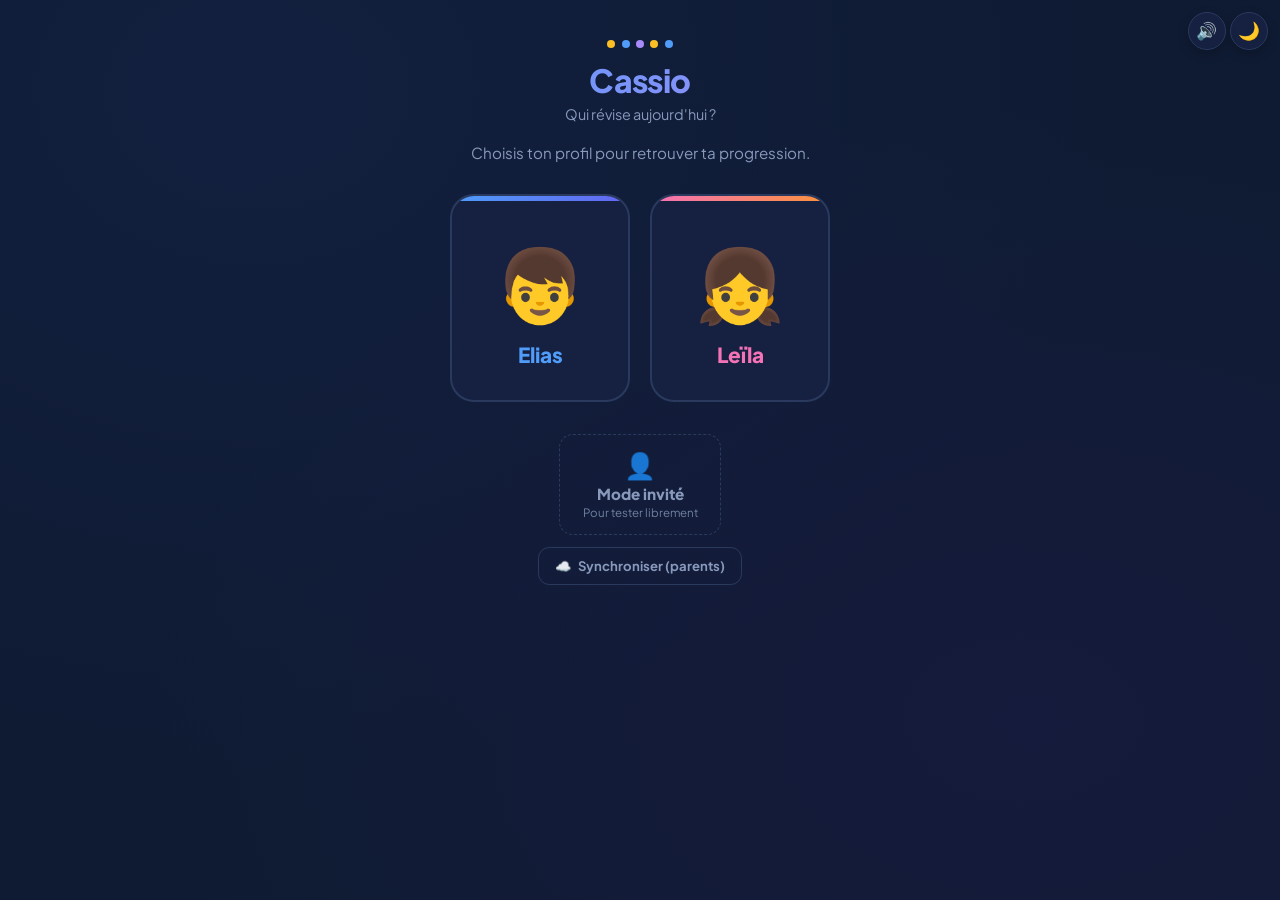
==== commit c5adaa51: "feat(6eme): add 4 new subjects and fix issues (v27/28) Physique-Chimie, Technologie, EMC, Numérique " ====
--- a/index.html
+++ b/index.html
@@ -52,6 +52,11 @@
 <script src="data/6eme/histoire-geo.js"></script>
 <script src="data/6eme/svt.js"></script>
 <script src="data/6eme/anglais.js"></script>
+<script src="data/6eme/espagnol.js"></script>
+<script src="data/6eme/physchim.js"></script>
+<script src="data/6eme/techno.js"></script>
+<script src="data/6eme/emc.js"></script>
+<script src="data/6eme/numerique.js"></script>
 <!-- Niveau 5ème — à peupler lors d'une livraison future
      <script src="data/5eme/maths.js"></script>
      ... -->
@@ -65,6 +70,7 @@
 <script src="scripts/config.js"></script>
 <script src="scripts/state.js"></script>
 <script src="scripts/render.js"></script>
+<script src="scripts/sync.js"></script>
 <script src="scripts/app.js"></script>
 
 <!-- ═══ Enregistrement du service worker (hors-ligne) ═══
--- a/styles/main.css
+++ b/styles/main.css
@@ -142,6 +142,45 @@
     .random-cta-title { font-weight: 800; font-size: 1.05rem; }
     .random-cta-sub { font-size: .82rem; opacity: .92; margin-top: .15rem; }
     .random-cta-arrow { font-size: 1.1rem; opacity: .85; }
+
+    /* ── DOUBLE CTA (v20) : Quiz aléatoire + Mes points faibles côte à côte ──
+       Grille 2 colonnes. Si un seul CTA (pas assez d'erreurs pour les points
+       faibles), la classe .single repasse en 1 colonne pleine largeur. */
+    .cta-grid {
+      display: grid; grid-template-columns: 1fr 1fr; gap: .65rem;
+      margin-bottom: 1.5rem;
+    }
+    .cta-grid.single { grid-template-columns: 1fr; }
+    .dual-cta {
+      border-radius: 14px; padding: .85rem .9rem;
+      cursor: pointer; transition: transform .15s, box-shadow .15s;
+      color: #fff; text-align: center;
+      display: flex; flex-direction: column; align-items: center; gap: .15rem;
+      min-height: 92px; justify-content: center;
+    }
+    .dual-cta:active { transform: translateY(0); }
+    .dual-cta-icon { font-size: 1.7rem; margin-bottom: .1rem; }
+    .dual-cta-title { font-weight: 800; font-size: .98rem; letter-spacing: -0.01em; }
+    .dual-cta-sub { font-size: .76rem; opacity: .92; }
+    /* Quiz aléatoire : violet/rose (identité historique) */
+    .dual-cta.random-cta {
+      background: linear-gradient(135deg, #8b5cf6, #ec4899);
+      box-shadow: 0 4px 14px rgba(139, 92, 246, .35);
+      margin-bottom: 0; padding: .85rem .9rem; /* neutralise les valeurs de .random-cta */
+    }
+    .dual-cta.random-cta:hover { transform: translateY(-2px); box-shadow: 0 8px 22px rgba(139, 92, 246, .5); }
+    /* Mes points faibles : bleu/cyan (concentration, précision) */
+    .dual-cta.weak-cta {
+      background: linear-gradient(135deg, #0ea5e9, #06b6d4);
+      box-shadow: 0 4px 14px rgba(14, 165, 233, .35);
+    }
+    .dual-cta.weak-cta:hover { transform: translateY(-2px); box-shadow: 0 8px 22px rgba(14, 165, 233, .5); }
+    /* La grille .single fait que le CTA aléatoire seul reprend une mise en page horizontale */
+    .cta-grid.single .dual-cta {
+      flex-direction: row; align-items: center; gap: .7rem; min-height: 0;
+    }
+    .cta-grid.single .dual-cta-icon { margin-bottom: 0; font-size: 1.8rem; }
+    .cta-grid.single .dual-cta-title { font-size: 1.05rem; }
 
     /* Petit emoji indiquant la matière d'origine d'une question dans le récap du score (mode aléatoire) */
     .recap-origin {
@@ -196,13 +235,15 @@
          Acceptable en perf sur tous les iPhone récents (depuis 2018). */
       filter: drop-shadow(0 2px 4px color-mix(in srgb, var(--sc-color) 35%, transparent));
     }
+    .subj-head-right { display: flex; flex-direction: column; align-items: flex-end; gap: .2rem; }
+    .subj-new { font-size: .58rem; font-weight: 800; color: var(--green); text-transform: uppercase; letter-spacing: .05em; line-height: 1; }
     .subj-counter {
       font-size: .72rem; font-weight: 700;
       color: var(--sc-color);
       background: color-mix(in srgb, var(--sc-color) 15%, transparent);
       padding: .15rem .4rem; border-radius: 7px;
       font-variant-numeric: tabular-nums; white-space: nowrap;
-      align-self: flex-start;
+      align-self: flex-end;
     }
 
     /* Nom + sous-titre matière */
@@ -739,7 +780,9 @@
       font-size: .78rem; color: var(--muted); font-variant-numeric: tabular-nums;
     }
     .home-identity-foot strong { color: var(--blue); font-weight: 800; }
+    .home-identity-foot-right { display: flex; align-items: center; gap: .45rem; }
     .home-identity-foot .pct { color: var(--green); font-weight: 800; }
+    .perfect-stat { font-size: .72rem; font-weight: 700; color: var(--yellow); font-variant-numeric: tabular-nums; }
 
     /* ── RANDOM CTA COMPACT (HOME v13) ──
        Variante réduite du CTA "Quiz aléatoire" pour gagner ~60 px d'espace
@@ -812,6 +855,11 @@
     }
     .level-pill.active:hover { color: white; background: var(--lvl-grad, linear-gradient(135deg, #4f9cf9, #a78bfa)); opacity: .92; }
     .level-pill.active:active { opacity: .85; }
+    .pill-new-dot {
+      display: inline-block; width: 7px; height: 7px; border-radius: 50%;
+      background: var(--green); flex-shrink: 0; margin-left: .05rem; margin-bottom: 1px;
+      vertical-align: middle;
+    }
 
     /* ── LEVEL ONBOARDING (1ER LANCEMENT) ──
        Écran affiché lorsqu'un profil n'a pas encore choisi son niveau ET que
@@ -1301,3 +1349,86 @@
     body.light .feedback.bad { color: #991b1b; }
     body.light .feedback .expl { color: var(--muted); }
     body.light .star { box-shadow: 0 1px 3px rgba(0,0,0,.15); }
+
+    /* ── BOUTON SYNC (écran sélection de profil) ── */
+    .profile-sync {
+      display: flex; align-items: center; justify-content: center; gap: .4rem;
+      margin: .75rem auto 0; padding: .6rem 1rem;
+      background: none; border: 1px solid var(--border); border-radius: .7rem;
+      color: var(--muted); font-size: .82rem; font-weight: 700; font-family: inherit;
+      cursor: pointer; transition: border-color .15s, color .15s, background .15s;
+    }
+    .profile-sync:hover { color: var(--text); border-color: var(--blue); }
+    .profile-sync.sync-on { border-color: #34d39966; color: var(--green); background: rgba(52,211,153,.08); }
+    .profile-sync-txt { font-weight: 700; }
+
+    /* ── MODALE SYNCHRONISATION ── */
+    .sync-overlay {
+      position: fixed; inset: 0; z-index: 9000;
+      background: rgba(10,15,30,.75); backdrop-filter: blur(4px);
+      display: flex; align-items: center; justify-content: center;
+      padding: 1.5rem;
+    }
+    .sync-modal {
+      background: var(--card); border: 1px solid var(--border); border-radius: 1.25rem;
+      padding: 1.75rem 1.5rem 1.5rem;
+      width: 100%; max-width: 360px;
+      position: relative; text-align: center;
+      box-shadow: 0 20px 60px rgba(0,0,0,.45);
+    }
+    .sync-modal-close {
+      position: absolute; top: .5rem; right: .5rem;
+      background: none; border: none; color: var(--muted); font-size: 1rem;
+      cursor: pointer; border-radius: .5rem; line-height: 1;
+      width: 44px; height: 44px;          /* cible tactile conforme (≥44px) */
+      display: flex; align-items: center; justify-content: center;
+    }
+    .sync-modal-close:hover { background: rgba(255,255,255,.06); color: var(--text); }
+    .sync-modal-icon  { font-size: 2.25rem; line-height: 1; margin-bottom: .35rem; }
+    .sync-modal-title { font-size: 1.1rem; font-weight: 800; color: var(--text); margin-bottom: 1rem; }
+    .sync-modal-body  { display: flex; flex-direction: column; gap: .65rem; }
+    .sync-parent-tag {
+      font-size: .72rem; font-weight: 800; color: var(--muted);
+      text-transform: uppercase; letter-spacing: .04em; margin: 0; text-align: left;
+    }
+    .sync-hint {
+      font-size: .8rem; color: var(--muted); line-height: 1.45;
+      text-align: left; margin: 0;
+    }
+    .sync-warn {
+      font-size: .73rem; color: var(--muted); line-height: 1.4; margin: .1rem 0 0;
+      text-align: left; opacity: .9;
+    }
+    .sync-input {
+      width: 100%; box-sizing: border-box;
+      padding: .7rem .85rem; border-radius: .7rem; min-height: 44px;
+      background: rgba(255,255,255,.05); border: 1px solid var(--border);
+      color: var(--text); font-size: .95rem; font-family: inherit;
+      text-align: left;
+      outline: none; transition: border-color .15s;
+    }
+    .sync-input:focus { border-color: var(--blue); }
+    .sync-btn {
+      width: 100%; padding: .65rem 1rem; border-radius: .7rem; min-height: 44px;
+      border: none; font-size: .9rem; font-weight: 700; cursor: pointer;
+      font-family: inherit; transition: opacity .15s;
+    }
+    .sync-btn:disabled { opacity: .5; cursor: default; }
+    .sync-btn.primary  { background: var(--blue); color: #fff; }
+    .sync-btn.primary:hover:not(:disabled) { opacity: .88; }
+    .sync-btn.danger   { background: rgba(248,113,113,.15); color: var(--red); border: 1px solid rgba(248,113,113,.3); }
+    .sync-status-row {
+      display: flex; align-items: center; gap: .55rem; justify-content: center;
+      font-size: .85rem; color: var(--text); padding: .4rem 0;
+    }
+    .sync-dot {
+      width: 8px; height: 8px; border-radius: 50%; flex-shrink: 0;
+      background: var(--green); box-shadow: 0 0 6px var(--green);
+    }
+    .sync-error {
+      font-size: .78rem; color: var(--red); margin: 0;
+      background: rgba(248,113,113,.08); border-radius: .5rem;
+      padding: .4rem .65rem; text-align: left;
+    }
+    body.light .sync-modal { box-shadow: 0 20px 60px rgba(0,0,0,.15); }
+    body.light .sync-input { background: #fff; }
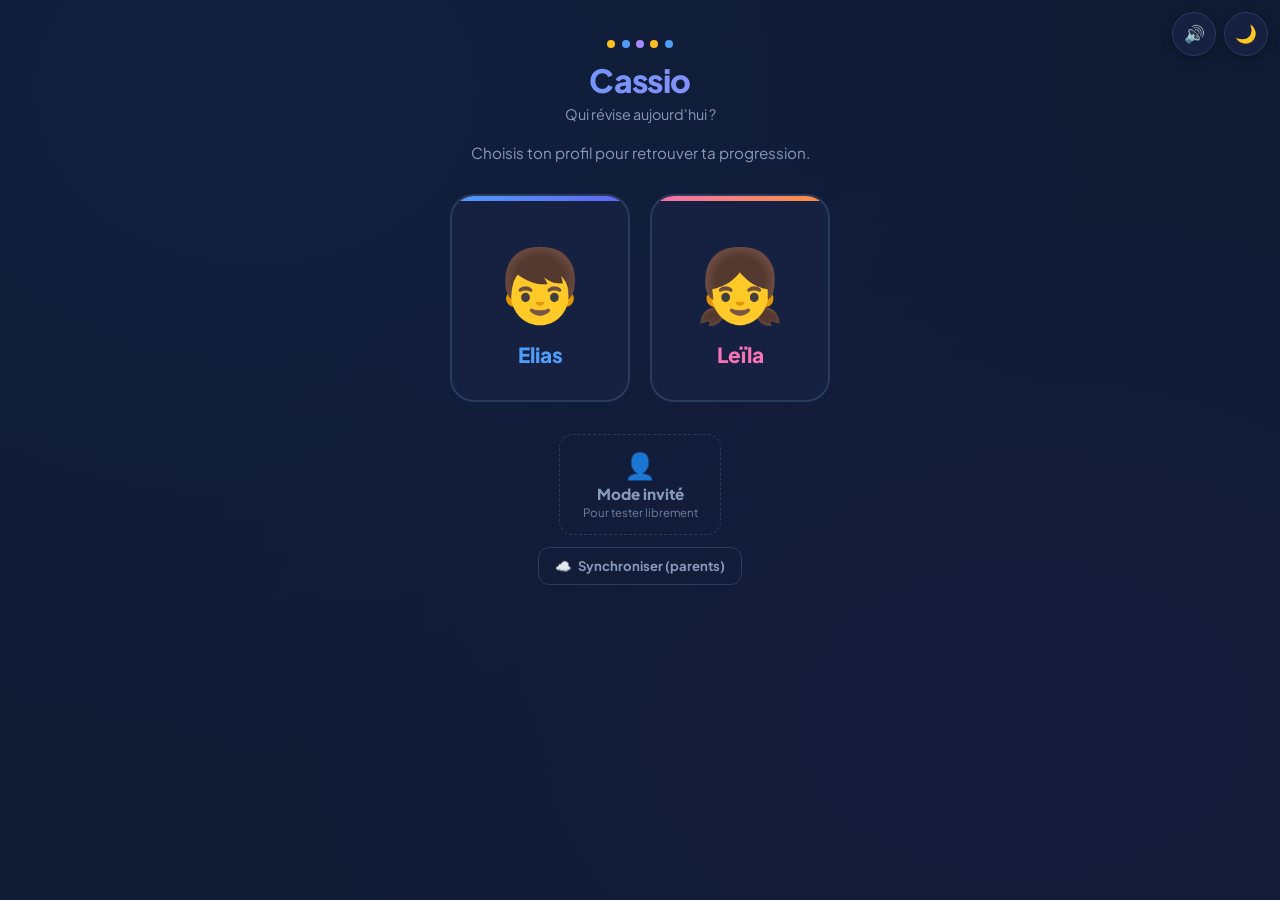
==== commit 50222322: "feat(v30): nouvelle matière 6ème Neurosciences (100 questions, 10 thèmes)" ====
--- a/index.html
+++ b/index.html
@@ -57,6 +57,7 @@
 <script src="data/6eme/techno.js"></script>
 <script src="data/6eme/emc.js"></script>
 <script src="data/6eme/numerique.js"></script>
+<script src="data/6eme/neuro.js"></script>
 <!-- Niveau 5ème — à peupler lors d'une livraison future
      <script src="data/5eme/maths.js"></script>
      ... -->
--- a/styles/main.css
+++ b/styles/main.css
@@ -1195,7 +1195,7 @@
     .theme-toggle {
       position: fixed;
       top: max(.75rem, env(safe-area-inset-top)); right: .75rem; z-index: 100;
-      width: 38px; height: 38px; border-radius: 50%;
+      width: 44px; height: 44px; border-radius: 50%;
       border: 1px solid var(--border); background: var(--card);
       color: var(--text); cursor: pointer;
       display: flex; align-items: center; justify-content: center;
@@ -1207,8 +1207,8 @@
     /* Bouton son (à gauche du bouton thème) */
     .sound-toggle {
       position: fixed;
-      top: max(.75rem, env(safe-area-inset-top)); right: 3.4rem; z-index: 100;
-      width: 38px; height: 38px; border-radius: 50%;
+      top: max(.75rem, env(safe-area-inset-top)); right: 4rem; z-index: 100;
+      width: 44px; height: 44px; border-radius: 50%;
       border: 1px solid var(--border); background: var(--card);
       color: var(--text); cursor: pointer;
       display: flex; align-items: center; justify-content: center;
@@ -1216,6 +1216,14 @@
       box-shadow: 0 4px 12px rgba(0,0,0,.2);
     }
     .sound-toggle:hover { border-color: var(--blue); transform: scale(1.08); }
+
+    /* Anneau de focus clavier visible et homogène. :focus-visible ne se déclenche
+       qu'à la navigation clavier (jamais au tap/clic souris) — aucun impact tactile. */
+    :focus-visible {
+      outline: 3px solid var(--blue);
+      outline-offset: 2px;
+      border-radius: 6px;
+    }
 
     /* ═══ ANIMATIONS DE RÉCOMPENSE (sobres) ═══ */
 
@@ -1319,7 +1327,7 @@
       --card:   #ffffff;
       --border: #d8dde8;
       --text:   #1e293b;
-      --muted:  #64748b;
+      --muted:  #586377; /* assombri vs #64748b pour passer le seuil WCAG AA (4.5:1) sur fond clair */
       background-image: radial-gradient(ellipse at 20% 10%, #c7d2fe55 0%, transparent 60%),
                         radial-gradient(ellipse at 80% 80%, #fbcfe833 0%, transparent 60%);
     }
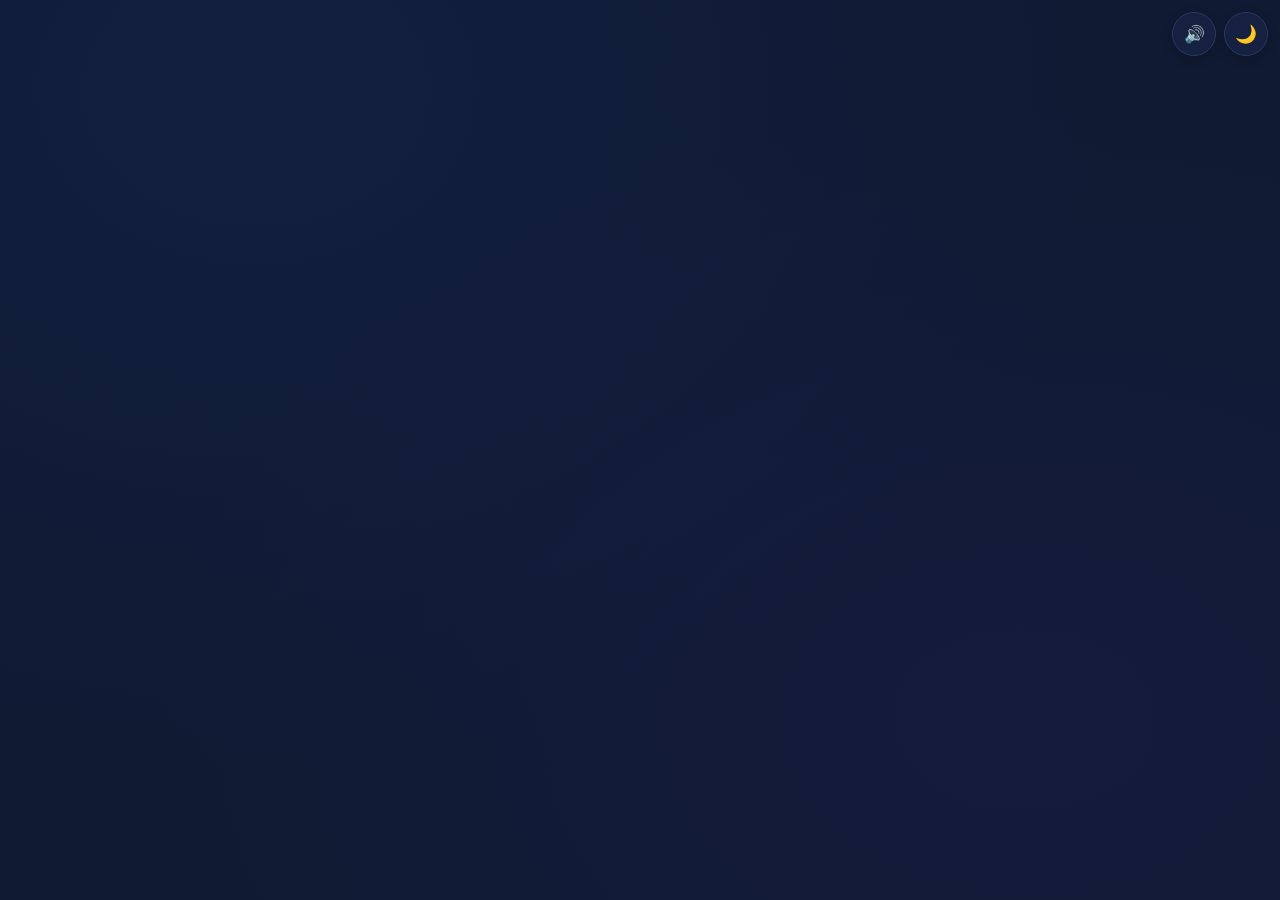
==== commit e6c9c926: "v32 — 6ème : ajout des matières Culture foot et Énigmes (+200 questions) Ajout de deux matières au n" ====
--- a/index.html
+++ b/index.html
@@ -58,6 +58,8 @@
 <script src="data/6eme/emc.js"></script>
 <script src="data/6eme/numerique.js"></script>
 <script src="data/6eme/neuro.js"></script>
+<script src="data/6eme/football.js"></script>
+<script src="data/6eme/enigmes.js"></script>
 <!-- Niveau 5ème — à peupler lors d'une livraison future
      <script src="data/5eme/maths.js"></script>
      ... -->
--- a/styles/main.css
+++ b/styles/main.css
@@ -552,6 +552,22 @@
       font-size: .78rem; color: var(--muted); cursor: pointer; text-decoration: underline;
     }
     .reset-link:hover { color: var(--red); }
+
+    /* ── PIED DE PAGE VERSION (discret) ── */
+    .app-version {
+      text-align: center;
+      margin-top: 2.5rem;
+      padding-bottom: .5rem;
+    }
+    .app-version a {
+      font-size: .72rem;
+      color: var(--muted);
+      opacity: .6;
+      text-decoration: none;
+      letter-spacing: .02em;
+      transition: opacity .15s, color .15s;
+    }
+    .app-version a:hover { opacity: 1; color: var(--blue); text-decoration: underline; }
 
     /* ── SUBJECTS GRID: 5e carte pleine largeur ── */
     .subject-card:last-child:nth-child(odd) { grid-column: 1 / -1; max-width: 340px; margin: 0 auto; width: 100%; }
